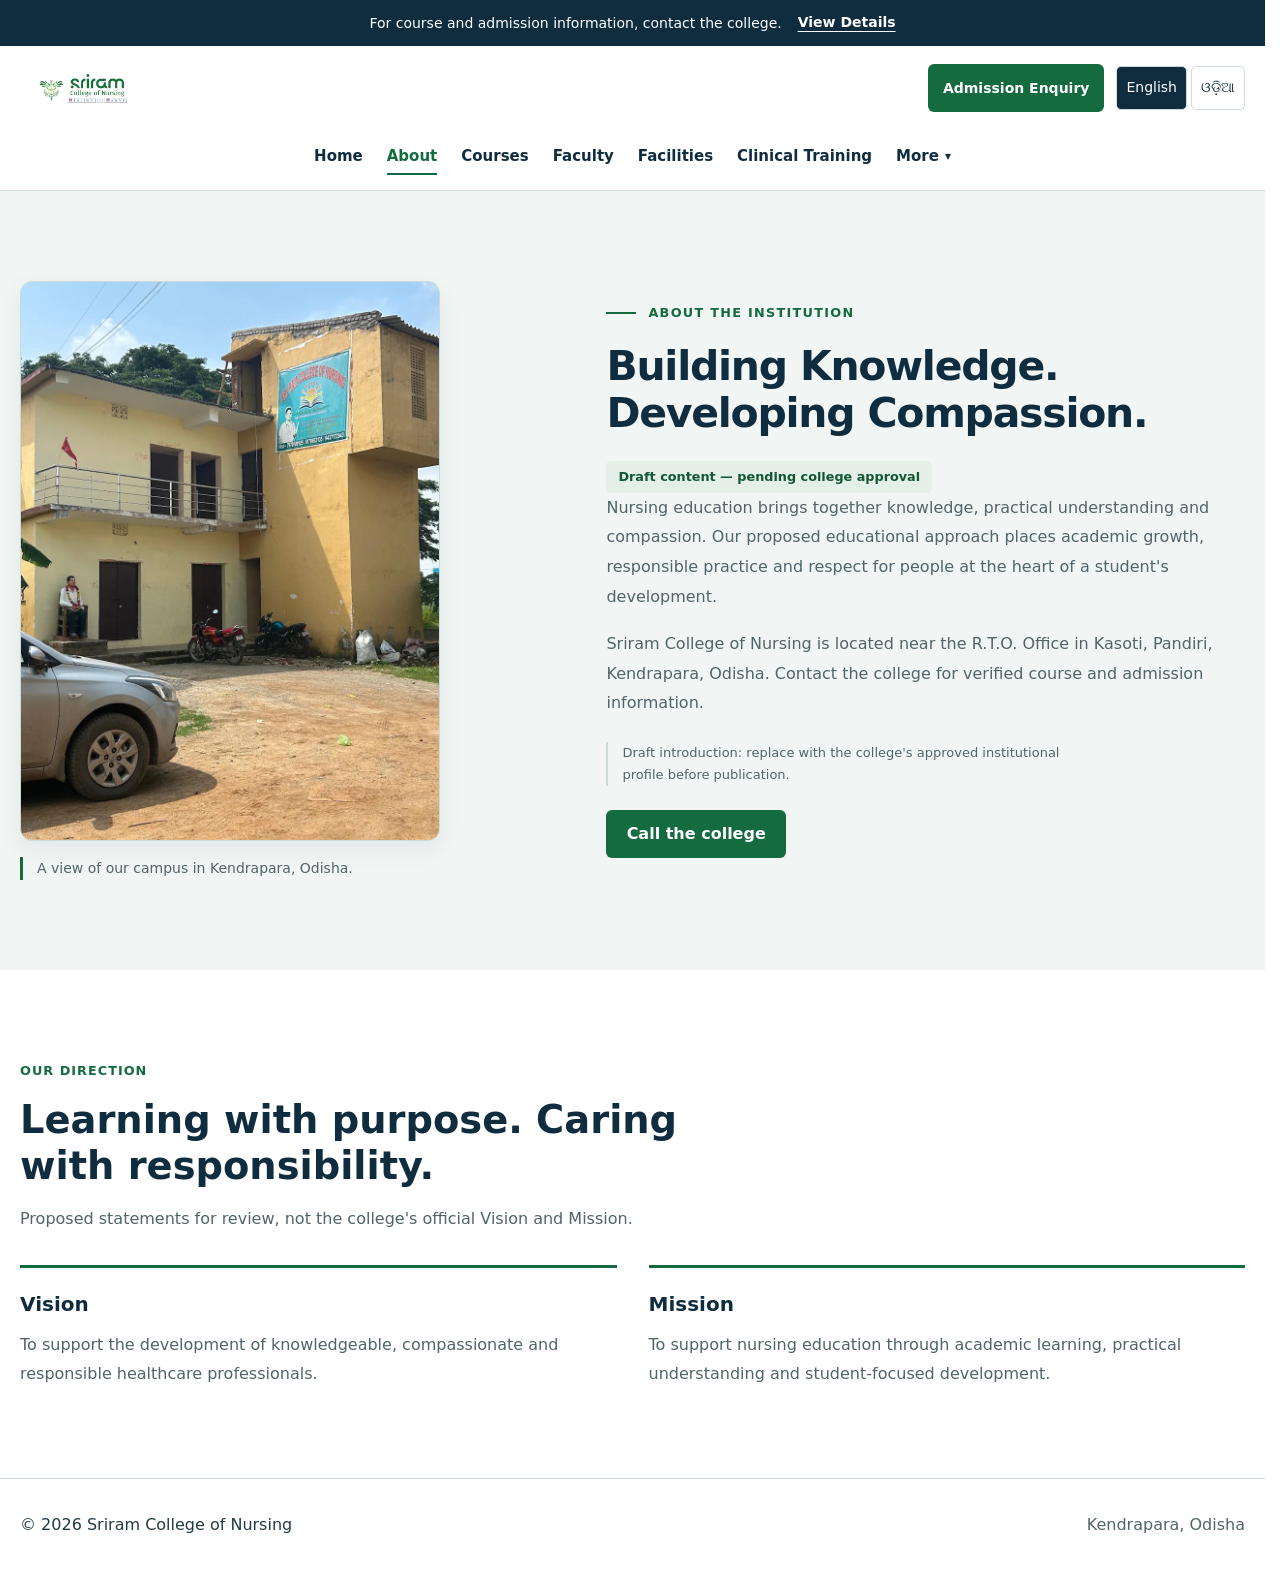
==== frontend/about.html @ dc79f6b2 "Initial commit with Vercel configuration" ====
<!doctype html>
<html lang="en">
<head>
  <meta charset="utf-8">
  <meta name="viewport" content="width=device-width, initial-scale=1">

  <title>About | Sriram College of Nursing</title>
  <meta
    name="description"
    content="About Sriram College of Nursing in Kasoti, Pandiri, Kendrapara, Odisha. Institutional profile and proposed educational statements await college approval."
  >
  <meta name="robots" content="noindex,nofollow">
  <meta name="theme-color" content="#102d40">

  <!-- CHANGE BEFORE PUBLISHING:
       Replace the domain and approve institutional information.
       Remove noindex after verifying public content. -->
  <link rel="canonical" href="https://example.invalid/about.html">

  <meta property="og:title" content="About | Sriram College of Nursing">
  <meta
    property="og:description"
    content="Institutional profile preview for Sriram College of Nursing, Kendrapara, Odisha."
  >
  <meta property="og:type" content="website">
  <meta property="og:url" content="https://example.invalid/about.html">

  <link rel="icon" href="assets/icons/favicon.svg" type="image/svg+xml">

  <link rel="stylesheet" href="css/style.css">
  <link rel="stylesheet" href="css/responsive.css">
  <link rel="stylesheet" href="css/animations.css">

  <script defer src="js/api.js"></script>
  <script defer src="js/main.js"></script>
  <script defer src="js/home.js"></script>
</head>

<body>
  <a class="skip-link" href="#main" data-i18n="skip">
    Skip to content
  </a>

  <!-- main.js replaces this fallback with shared navigation. -->
  <header class="site-header" id="site-header">
    <div class="announcement-bar">
      <div class="container">
        <!-- CHANGE BEFORE PUBLISHING: approve announcement text. -->
        <p class="announcement-text">
          For course and admission information, contact the college.
        </p>
      </div>
    </div>

    <nav class="main-navbar" aria-label="Primary navigation">
      <div class="container navbar-inner">
        <a
          class="navbar-brand"
          href="index.html"
          aria-label="Sriram College of Nursing home"
        >
          <img
            class="navbar-logo"
            src="assets/images/logo/college-logo.jpeg"
            alt="Sriram College of Nursing — Healing Hands"
            width="864"
            height="417"
          >
        </a>

        <div class="header-fallback-links">
          <a href="index.html">Home</a>
          <a href="contact.html">Contact</a>
        </div>

        <div
          class="language-switch"
          role="group"
          aria-label="Choose language / ଭାଷା ବାଛନ୍ତୁ"
        >
          <button
            type="button"
            data-language="en"
            aria-pressed="true"
            lang="en"
          >
            English
          </button>

          <button
            type="button"
            data-language="or"
            aria-pressed="false"
            lang="or"
          >
            ଓଡ଼ିଆ
          </button>
        </div>
      </div>
    </nav>
  </header>

  <main id="main" tabindex="-1">

    <!-- ABOUT THE INSTITUTION
         CHANGE BEFORE PUBLISHING:
         Replace the draft introduction with an approved college profile.
         Bilingual copy is maintained in js/home.js. -->
    <section
      class="institution-about section"
      id="about"
      aria-labelledby="institution-about-title"
    >
      <div class="container institution-about-grid">
        <figure class="institution-about-visual">
          <div class="institution-about-image-frame">
            <img
              class="institution-about-image"
              src="assets/images/hero/campus-building.jpeg"
              alt="Exterior of the Sriram College of Nursing campus building"
              width="864"
              height="1152"
              loading="eager"
              decoding="async"
              fetchpriority="high"
              data-institution-image
            >

            <div class="institution-image-fallback" hidden>
              <p data-institution-text="imageUnavailable">
                Campus photograph temporarily unavailable.
              </p>
            </div>
          </div>

          <figcaption data-institution-text="imageCaption">
            A view of our campus in Kendrapara, Odisha.
          </figcaption>
        </figure>

        <div class="institution-about-content">
          <p class="hero-eyebrow" data-institution-text="aboutEyebrow">
            About the Institution
          </p>

          <h1
            class="institution-about-title"
            id="institution-about-title"
            data-institution-text="aboutTitle"
          >
            Building Knowledge. Developing Compassion.
          </h1>

          <span class="badge" data-institution-text="draftLabel">
            Draft content — pending college approval
          </span>

          <p
            class="institution-about-description"
            data-institution-text="aboutDescription"
          >
            Nursing education brings together knowledge, practical
            understanding and compassion. Our proposed educational
            approach places academic growth, responsible practice and
            respect for people at the heart of a student's development.
          </p>

          <p
            class="institution-about-description"
            data-institution-text="aboutLocation"
          >
            Sriram College of Nursing is located near the R.T.O. Office
            in Kasoti, Pandiri, Kendrapara, Odisha. Contact the college
            for verified course and admission information.
          </p>

          <p
            class="institution-draft-note"
            data-institution-text="draftNote"
          >
            Draft introduction: replace with the college's approved
            institutional profile before publication.
          </p>

          <!-- Reuses existing bilingual CTA text from main.js. -->
          <a
            class="btn btn-primary institution-about-link"
            href="tel:07978109125"
            data-i18n="contact"
          >
            Call the college
          </a>
        </div>
      </div>
    </section>

    <!-- VISION AND MISSION
         CHANGE BEFORE PUBLISHING:
         These are proposed statements, pending college approval. -->
    <section
      class="institution-purpose section"
      aria-labelledby="institution-purpose-title"
    >
      <div class="container">
        <div class="section-header" data-reveal>
          <p class="section-label" data-institution-text="purposeEyebrow">
            Our Direction
          </p>

          <h2
            id="institution-purpose-title"
            data-institution-text="purposeTitle"
          >
            Learning with purpose. Caring with responsibility.
          </h2>

          <p
            class="section-description"
            data-institution-text="purposeNote"
          >
            Proposed statements for review, not the college's official
            Vision and Mission.
          </p>
        </div>

        <div class="institution-purpose-grid">
          <article class="institution-purpose-block" data-reveal>
            <h3 data-institution-text="visionTitle">Vision</h3>
            <p data-institution-text="visionDescription">
              To support the development of knowledgeable,
              compassionate and responsible healthcare professionals.
            </p>
          </article>

          <article class="institution-purpose-block" data-reveal>
            <h3 data-institution-text="missionTitle">Mission</h3>
            <p data-institution-text="missionDescription">
              To support nursing education through academic learning,
              practical understanding and student-focused development.
            </p>
          </article>
        </div>
      </div>
    </section>

    <noscript>
      <div class="container section">
        <p>
          JavaScript is disabled. English content and phone links remain
          available; language switching requires JavaScript.
        </p>
        <p lang="or">
          ଜାଭାସ୍କ୍ରିପ୍ଟ ବନ୍ଦ ଅଛି। ଇଂରାଜୀ ତଥ୍ୟ ଏବଂ ଫୋନ୍ ଲିଙ୍କ
          ଉପଲବ୍ଧ ରହିବ; ଭାଷା ବଦଳାଇବା ପାଇଁ ଜାଭାସ୍କ୍ରିପ୍ଟ ଆବଶ୍ୟକ।
        </p>
      </div>
    </noscript>
  </main>

  <footer class="site-footer">
    <div class="container footer-inner">
      <span>
        © <span data-year>2026</span>
        <span data-i18n="footer">Sriram College of Nursing</span>
      </span>
      <span class="muted">Kendrapara, Odisha</span>
    </div>
  </footer>
</body>
</html>
---- frontend/css/style.css ----
/* ==================================================
   DESIGN TOKENS
   CHANGE BEFORE PUBLISHING: proposed brand colours.
   ================================================== */

:root {
  --primary: #102d40;
  --primary-dark: #0a1e2b;
  --secondary: #146b40;
  --accent: #146b40;

  --background: #ffffff;
  --surface: #f1f6f4;
  --surface-dark: #102d40;

  --text: #233b43;
  --text-muted: #50646a;
  --border: #cddbd6;

  --radius: 10px;
  --shadow: 0 8px 24px rgb(16 45 64 / 7%);
  --container: 1240px;

  --font:
    Inter, "Noto Sans Oriya", "Nirmala UI", system-ui, sans-serif;

  --header-layer: 100;
  --drawer-layer: 200;
  --header-transition: 220ms;
}

/* ==================================================
   BASE
   ================================================== */

*,
*::before,
*::after {
  box-sizing: border-box;
}

html {
  scroll-behavior: smooth;
  scroll-padding-top: 180px;
  scrollbar-gutter: stable;
}

body {
  margin: 0;
  background: var(--background);
  color: var(--text);
  font-family: var(--font);
  font-size: 1rem;
  line-height: 1.7;
}

img {
  display: block;
  max-width: 100%;
  height: auto;
}

button,
input,
select,
textarea {
  font: inherit;
}

button {
  cursor: pointer;
}

a {
  color: var(--secondary);
  text-underline-offset: 4px;
}

h1,
h2,
h3,
p {
  margin: 0 0 1rem;
}

h1,
h2,
h3 {
  color: var(--primary);
  line-height: 1.2;
}

h1 {
  max-width: 18ch;
  font-size: clamp(2.1rem, 5vw, 4rem);
  letter-spacing: -0.035em;
}

h2 {
  font-size: clamp(1.6rem, 3vw, 2.5rem);
}

h3 {
  font-size: 1.25rem;
}

:focus-visible {
  outline: 3px solid #a15b12;
  outline-offset: 4px;
}

[hidden] {
  display: none !important;
}

.skip-link {
  position: absolute;
  top: -100px;
  left: 1rem;
  z-index: 300;
  padding: 1rem;
  background: var(--background);
}

.skip-link:focus {
  top: 1rem;
}

/* ==================================================
   SHARED LAYOUT AND COMPONENTS
   ================================================== */

.container {
  width: min(calc(100% - 2.5rem), var(--container));
  margin-inline: auto;
}

.section {
  padding-block: clamp(3rem, 7vw, 6rem);
}

.section-header {
  max-width: 65ch;
  margin-bottom: 2rem;
}

.section-label {
  color: var(--secondary);
  font-size: 0.8rem;
  font-weight: 700;
  letter-spacing: 0.08em;
  text-transform: uppercase;
}

.section-description,
.muted {
  color: var(--text-muted);
}

.surface {
  background: var(--surface);
}

.grid {
  display: grid;
  grid-template-columns:
    repeat(auto-fit, minmax(min(100%, 260px), 1fr));
  gap: 1.5rem;
}

.card {
  padding: 1.75rem;
  border: 1px solid var(--border);
  border-radius: var(--radius);
  background: var(--background);
  box-shadow: var(--shadow);
  transition: box-shadow 220ms ease;
}

.card:hover {
  box-shadow: 0 10px 28px rgb(16 45 64 / 10%);
}

.badge {
  display: inline-block;
  padding: 0.3rem 0.75rem;
  border-radius: 5px;
  background: #e4efe8;
  color: #125734;
  font-size: 0.8rem;
  font-weight: 600;
}

.btn {
  display: inline-flex;
  align-items: center;
  justify-content: center;
  min-height: 48px;
  padding: 0.65rem 1.2rem;
  border: 1px solid transparent;
  border-radius: 6px;
  font-weight: 650;
  line-height: 1.5;
  text-decoration: none;
  transition: filter 220ms ease;
}

.btn-primary {
  background: var(--secondary);
  color: #ffffff;
}

.btn-secondary {
  border-color: var(--border);
  background: var(--background);
  color: var(--primary);
}

.btn:hover {
  filter: brightness(0.95);
}

.actions {
  display: flex;
  flex-wrap: wrap;
  gap: 0.75rem;
  margin-top: 1.5rem;
}

input,
textarea,
select {
  width: 100%;
  padding: 0.75rem;
  border: 1px solid var(--border);
  border-radius: 6px;
  background: var(--background);
  color: var(--text);
}

.status {
  padding: 1rem;
  border-left: 4px solid var(--secondary);
  background: var(--surface);
}

.error {
  color: #9b2929;
}

.empty {
  color: var(--text-muted);
}

.loading::before {
  display: inline-block;
  width: 0.8rem;
  height: 0.8rem;
  margin-right: 0.5rem;
  border-radius: 50%;
  background: var(--secondary);
  content: "";
}

/* Existing foundation preview */

.hero-grid {
  display: grid;
  grid-template-columns: 1.15fr 1fr;
  align-items: center;
  gap: 3rem;
}

.hero-grid > * {
  min-width: 0;
}

.hero-copy > p {
  max-width: 58ch;
}

.image-wrapper {
  overflow: hidden;
  border-radius: var(--radius);
  background: var(--surface);
}

.campus-image {
  width: 100%;
  height: 380px;
  object-fit: cover;
  object-position: center 70%;
}

.site-footer {
  padding-block: 2rem;
  border-top: 1px solid var(--border);
}

.footer-inner {
  display: flex;
  justify-content: space-between;
  flex-wrap: wrap;
  gap: 1rem;
}

/* Language controls */

.language-switch {
  display: flex;
  flex-wrap: wrap;
  gap: 4px;
}

.language-switch button {
  min-height: 44px;
  padding: 6px 9px;
  border: 1px solid var(--border);
  border-radius: 5px;
  background: var(--background);
  color: var(--primary);
  font-size: 0.875rem;
}

.language-switch button[aria-pressed="true"] {
  background: var(--primary);
  color: #ffffff;
}

/* ==================================================
   GLOBAL HEADER
   ================================================== */

.site-header {
  position: sticky;
  top: 0;
  z-index: var(--header-layer);
  border-bottom: 1px solid var(--border);
  background: var(--background);
  transition: box-shadow var(--header-transition) ease;
}

.site-header.is-scrolled {
  box-shadow: 0 5px 20px rgb(16 45 64 / 9%);
}

.announcement-bar {
  background: var(--primary);
  color: #ffffff;
}

.announcement-inner,
.announcement-bar > .container {
  display: flex;
  align-items: center;
  justify-content: center;
  flex-wrap: wrap;
  gap: 4px 16px;
  padding-block: 9px;
  text-align: center;
}

.announcement-text {
  margin: 0;
  font-size: 0.875rem;
  line-height: 1.5;
  overflow-wrap: anywhere;
}

.announcement-link {
  display: inline-flex;
  align-items: center;
  gap: 6px;
  min-height: 28px;
  color: #ffffff;
  font-size: 0.875rem;
  font-weight: 650;
  text-decoration: underline;
  text-underline-offset: 4px;
}

.announcement-link:hover {
  text-decoration-thickness: 2px;
}

.announcement-bar :focus-visible {
  outline-color: #ffffff;
}

.main-navbar {
  background: var(--background);
}

.navbar-inner {
  display: flex;
  align-items: center;
  justify-content: space-between;
  flex-wrap: wrap;
  gap: 16px;
  min-height: 88px;
  padding-block: 12px;
}

.navbar-brand {
  display: inline-flex;
  align-items: center;
  flex-shrink: 0;
  text-decoration: none;
}

.navbar-logo {
  width: auto;
  height: 60px;
  max-width: 160px;
  object-fit: contain;
}

.header-fallback-links {
  display: flex;
  align-items: center;
  flex-wrap: wrap;
  gap: 16px;
}

.header-fallback-links a {
  color: var(--primary);
  font-weight: 600;
}

/* Desktop navigation */

.desktop-navigation {
  display: none;
}

.nav-list,
.more-menu,
.mobile-nav-list {
  margin: 0;
  padding: 0;
  list-style: none;
}

.nav-list {
  display: flex;
  align-items: center;
  gap: 16px;
}

.nav-link,
.more-toggle {
  position: relative;
  display: inline-flex;
  align-items: center;
  justify-content: center;
  gap: 6px;
  min-height: 44px;
  padding: 6px 0;
  border: 0;
  background: transparent;
  color: var(--primary);
  font-size: 0.9375rem;
  font-weight: 600;
  line-height: 1.4;
  text-decoration: none;
  white-space: nowrap;
  transition: color var(--header-transition) ease;
}

.nav-link::after,
.more-toggle::after {
  position: absolute;
  right: 0;
  bottom: 3px;
  left: 0;
  height: 2px;
  background: var(--secondary);
  content: "";
  transform: scaleX(0);
  transform-origin: left;
  transition: transform var(--header-transition) ease;
}

.nav-link:hover,
.nav-link[aria-current="page"],
.more-toggle:hover,
.more-toggle.has-active-page {
  color: var(--secondary);
}

.nav-link:hover::after,
.nav-link[aria-current="page"]::after,
.more-toggle:hover::after,
.more-toggle.has-active-page::after {
  transform: scaleX(1);
}

/* More dropdown */

.nav-more {
  position: relative;
}

.more-toggle {
  cursor: pointer;
  list-style: none;
}

.more-toggle::-webkit-details-marker {
  display: none;
}

.more-chevron {
  display: inline-block;
  font-size: 0.75rem;
  transition: transform var(--header-transition) ease;
}

.nav-more[open] .more-chevron {
  transform: rotate(180deg);
}

.more-menu {
  position: absolute;
  top: calc(100% + 10px);
  right: 0;
  z-index: 1;
  width: 210px;
  max-height: min(420px, 60vh);
  padding: 8px;
  overflow-y: auto;
  border: 1px solid var(--border);
  border-radius: var(--radius);
  background: var(--background);
  box-shadow: var(--shadow);
}

.more-menu .nav-link {
  justify-content: flex-start;
  width: 100%;
  padding: 10px 12px;
  white-space: normal;
}

.more-menu .nav-link::after {
  right: 12px;
  left: 12px;
}

.more-menu .nav-link:hover {
  background: var(--surface);
}

/* Actions */

.navbar-actions {
  display: flex;
  align-items: center;
  justify-content: flex-end;
  flex-wrap: wrap;
  gap: 10px;
}

.header-admission {
  display: none;
  white-space: nowrap;
}

.site-header .language-switch {
  flex-shrink: 0;
}

.menu-toggle,
.drawer-close {
  display: inline-flex;
  align-items: center;
  justify-content: center;
  flex-shrink: 0;
  width: 46px;
  height: 46px;
  padding: 0;
  border: 1px solid var(--border);
  border-radius: 6px;
  background: var(--background);
  color: var(--primary);
  cursor: pointer;
}

.menu-toggle:hover,
.drawer-close:hover {
  background: var(--surface);
}

.hamburger {
  display: flex;
  flex-direction: column;
  gap: 5px;
  width: 22px;
}

.hamburger span {
  display: block;
  width: 100%;
  height: 2px;
  border-radius: 1px;
  background: currentColor;
}

.close-icon {
  font-size: 1.75rem;
  line-height: 1;
}

/* ==================================================
   MOBILE DRAWER
   ================================================== */

.mobile-navigation {
  position: fixed;
  inset: 0 0 0 auto;
  z-index: var(--drawer-layer);
  width: min(390px, 100%);
  max-width: 100%;
  height: 100%;
  height: 100dvh;
  max-height: 100dvh;
  margin: 0;
  padding: 0;
  overflow-x: hidden;
  overflow-y: auto;
  overscroll-behavior: contain;
  border: 0;
  border-left: 1px solid var(--border);
  background: var(--background);
  color: var(--text);
}

.mobile-navigation:not([open]) {
  display: none;
}

.mobile-navigation[open] {
  display: flex;
  flex-direction: column;
  animation: drawer-enter var(--header-transition) ease both;
}

.mobile-navigation::backdrop {
  background: rgb(10 30 43 / 42%);
  animation: backdrop-enter var(--header-transition) ease both;
}

.mobile-navigation.is-closing {
  animation: drawer-exit var(--header-transition) ease both;
}

.mobile-navigation.is-closing::backdrop {
  animation: backdrop-exit var(--header-transition) ease both;
}

.drawer-header {
  display: flex;
  align-items: center;
  justify-content: space-between;
  flex-shrink: 0;
  gap: 16px;
  padding: 18px 20px;
  border-bottom: 1px solid var(--border);
}

.drawer-logo {
  width: auto;
  height: 48px;
  max-width: 150px;
  object-fit: contain;
}

.drawer-content {
  padding: 16px 20px 24px;
  padding-bottom: max(24px, env(safe-area-inset-bottom));
}

.drawer-title {
  margin-bottom: 12px;
  color: var(--text-muted);
  font-size: 0.875rem;
  font-weight: 600;
}

.mobile-nav-link {
  display: flex;
  align-items: center;
  min-height: 48px;
  padding: 11px 8px;
  border-bottom: 1px solid var(--border);
  color: var(--primary);
  font-weight: 600;
  text-decoration: none;
  overflow-wrap: anywhere;
}

.mobile-nav-link:hover {
  background: var(--surface);
  color: var(--secondary);
}

.mobile-nav-link[aria-current="page"] {
  padding-left: 14px;
  color: var(--secondary);
  box-shadow: inset 3px 0 0 var(--secondary);
}

.drawer-admission {
  width: 100%;
  margin-top: 24px;
  white-space: normal;
  text-align: center;
}

body.nav-scroll-locked {
  overflow: hidden;
}

/* ==================================================
   ANIMATIONS
   ================================================== */

.js-reveal {
  opacity: 0;
  transform: translateY(12px);
  transition: opacity 500ms ease, transform 500ms ease;
}

.js-reveal.is-visible {
  opacity: 1;
  transform: none;
}

@keyframes drawer-enter {
  from {
    opacity: 0;
    transform: translateX(100%);
  }
  to {
    opacity: 1;
    transform: translateX(0);
  }
}

@keyframes drawer-exit {
  from {
    opacity: 1;
    transform: translateX(0);
  }
  to {
    opacity: 0;
    transform: translateX(100%);
  }
}

@keyframes backdrop-enter {
  from { opacity: 0; }
  to { opacity: 1; }
}

@keyframes backdrop-exit {
  from { opacity: 1; }
  to { opacity: 0; }
}

/* ==================================================
   RESPONSIVE LAYOUT
   ================================================== */

@media (min-width: 768px) {
  .header-admission {
    display: inline-flex;
  }
}

@media (min-width: 1200px) {
  .desktop-navigation {
    display: block;
    order: 3;
    flex-basis: 100%;
  }

  .nav-list {
    justify-content: center;
    flex-wrap: wrap;
    gap: 8px 24px;
  }

  .navbar-actions {
    gap: 12px;
  }

  .menu-toggle {
    display: none;
  }

  .header-admission {
    padding-inline: 14px;
    font-size: 0.875rem;
  }
}

/* Single-row English navigation on wider desktops. */
@media (min-width: 1400px) {
  html[lang="en"] .desktop-navigation {
    order: initial;
    flex-basis: auto;
  }

  html[lang="en"] .nav-list {
    flex-wrap: nowrap;
    gap: 16px;
  }
}

/* Odia navigation retains a separate row for longer labels. */
@media (min-width: 1200px) {
  html[lang="or"] .header-admission {
    max-width: 250px;
    white-space: normal;
    text-align: center;
  }
}

@media (max-width: 900px) {
  .hero-grid {
    grid-template-columns: 1fr;
    gap: 2rem;
  }

  .campus-image {
    height: 320px;
  }
}

@media (max-width: 767px) {
  .navbar-inner {
    gap: 10px;
    min-height: 76px;
  }

  .navbar-logo {
    height: 46px;
    max-width: 125px;
  }

  .navbar-actions {
    gap: 8px;
  }

  .header-fallback-links {
    gap: 12px;
  }

  .announcement-text,
  .announcement-link {
    font-size: 0.8125rem;
  }
}

@media (max-width: 480px) {
  .container {
    width: calc(100% - 2rem);
  }

  .campus-image {
    height: 260px;
  }

  .actions .btn {
    width: 100%;
  }

  .card {
    padding: 1.25rem;
  }
}

@media (max-width: 389px) {
  .navbar-logo {
    height: 42px;
    max-width: 110px;
  }

  .site-header .language-switch button {
    padding-inline: 7px;
    font-size: 0.8125rem;
  }

  .navbar-actions {
    gap: 6px;
  }
}

/* ==================================================
   REDUCED MOTION
   ================================================== */

@media (prefers-reduced-motion: reduce) {
  html {
    scroll-behavior: auto;
  }

  *,
  *::before,
  *::after {
    animation: none !important;
    transition: none !important;
  }

  .js-reveal {
    opacity: 1;
    transform: none;
  }
}
/* ==================================================
   HOMEPAGE HERO
   ================================================== */

.college-hero {
  padding-block: clamp(48px, 6vw, 80px);
  background:
    linear-gradient(135deg, #ffffff 55%, #f1f6f4 100%);
  border-bottom: 1px solid var(--border);
}

.college-hero-grid {
  display: grid;
  grid-template-columns: minmax(0, 1.15fr) minmax(0, 0.9fr);
  align-items: center;
  gap: clamp(32px, 5vw, 72px);
  min-height: 560px;
}

.college-hero-grid > * {
  min-width: 0;
}

.college-hero-content {
  padding-block: 12px;
}

.hero-eyebrow {
  display: flex;
  align-items: center;
  gap: 12px;
  margin-bottom: 24px;
  color: var(--secondary);
  font-size: clamp(0.75rem, 1vw, 0.875rem);
  font-weight: 700;
  line-height: 1.6;
  letter-spacing: 0.1em;
  text-transform: uppercase;
}

.hero-eyebrow::before {
  flex-shrink: 0;
  width: 30px;
  height: 2px;
  background: var(--secondary);
  content: "";
}

.hero-title {
  max-width: 19ch;
  margin-bottom: 24px;
  color: var(--primary);
  font-size: clamp(2.5rem, 4.4vw, 4.25rem);
  font-weight: 750;
  line-height: 1.08;
  letter-spacing: -0.04em;
  text-wrap: balance;
}

.hero-description {
  max-width: 56ch;
  margin-bottom: 0;
  color: var(--text-muted);
  font-size: clamp(1rem, 1.2vw, 1.125rem);
  line-height: 1.8;
}

.hero-actions {
  display: flex;
  flex-wrap: wrap;
  gap: 12px;
  margin-top: 32px;
}

.hero-button {
  gap: 12px;
  min-height: 52px;
  padding: 14px 22px;
  text-align: center;
  transition:
    transform 220ms ease,
    box-shadow 220ms ease,
    filter 220ms ease;
}

.hero-button-arrow {
  display: inline-block;
  transition: transform 220ms ease;
}

@media (hover: hover) {
  .hero-button:hover {
    transform: translateY(-2px);
    box-shadow: 0 6px 16px rgb(16 45 64 / 10%);
  }

  .hero-button:hover .hero-button-arrow {
    transform: translateX(4px);
  }
}

/* Educational values */

.hero-values {
  display: flex;
  flex-wrap: wrap;
  gap: 12px 20px;
  margin: 28px 0 0;
  padding: 0;
  list-style: none;
}

.hero-values li {
  display: flex;
  align-items: baseline;
  gap: 8px;
  color: var(--text-muted);
  font-size: 0.875rem;
  line-height: 1.6;
}

.hero-value-mark {
  flex-shrink: 0;
  color: var(--secondary);
  font-weight: 700;
}

.hero-location {
  display: flex;
  flex-direction: column;
  gap: 4px;
  margin: 28px 0 0;
  padding-top: 20px;
  border-top: 1px solid var(--border);
  color: var(--text-muted);
  font-size: 0.875rem;
}

.hero-location-label {
  color: var(--primary);
  font-weight: 650;
}

/* Campus photograph */

.hero-visual {
  position: relative;
  width: 100%;
  max-width: 450px;
  margin: 0;
  justify-self: end;
}

.hero-image-frame {
  position: relative;
  overflow: hidden;
  width: 100%;
  aspect-ratio: 3 / 4;
  border: 1px solid var(--border);
  border-radius: 12px;
  background: var(--surface);
  box-shadow: var(--shadow);
}

.hero-campus-image {
  display: block;
  width: 100%;
  height: 100%;
  object-fit: cover;
  object-position: center;
}

/* Shown by home.js if the photograph cannot load. */

.hero-image-fallback {
  display: flex;
  flex-direction: column;
  align-items: center;
  justify-content: center;
  gap: 16px;
  width: 100%;
  height: 100%;
  padding: 32px;
  background: var(--surface);
  color: var(--text-muted);
  text-align: center;
}

.hero-fallback-name {
  max-width: 18ch;
  color: var(--primary);
  font-size: clamp(1.5rem, 3vw, 2rem);
  font-weight: 700;
  line-height: 1.3;
}

.hero-image-fallback p {
  max-width: 28ch;
  margin: 0;
}

.hero-image-caption {
  display: flex;
  flex-direction: column;
  gap: 4px;
  margin: 16px 0 0;
  padding-left: 16px;
  border-left: 3px solid var(--secondary);
}

.hero-caption-title {
  color: var(--primary);
  font-size: 0.9375rem;
  font-weight: 650;
}

.hero-caption-subtitle {
  color: var(--text-muted);
  font-size: 0.875rem;
}

/* Odia text needs more comfortable line spacing. */

html[lang="or"] .hero-title {
  max-width: 22ch;
  font-size: clamp(2.2rem, 3.8vw, 3.6rem);
  line-height: 1.35;
  letter-spacing: normal;
}

html[lang="or"] .hero-eyebrow {
  letter-spacing: normal;
}

html[lang="or"] .hero-description {
  line-height: 1.95;
}

/* Tablet */

@media (max-width: 1100px) {
  .college-hero-grid {
    gap: 32px;
  }

  .hero-title {
    font-size: clamp(2.5rem, 4.3vw, 3.5rem);
  }
}

/* Stacked layout */

@media (max-width: 800px) {
  .college-hero {
    padding-block: 48px;
  }

  .college-hero-grid {
    grid-template-columns: minmax(0, 1fr);
    gap: 36px;
    min-height: auto;
  }

  .college-hero-content {
    padding-block: 0;
  }

  .hero-title {
    max-width: 22ch;
    font-size: clamp(2.5rem, 6vw, 3.5rem);
  }

  .hero-description {
    max-width: 60ch;
  }

  .hero-visual {
    max-width: 440px;
    justify-self: center;
  }
}

/* Phones */

@media (max-width: 480px) {
  .college-hero {
    padding-block: 40px;
  }

  .college-hero-grid {
    gap: 32px;
  }

  .hero-eyebrow {
    gap: 8px;
    margin-bottom: 20px;
    font-size: 0.75rem;
    letter-spacing: 0.07em;
  }

  .hero-eyebrow::before {
    width: 20px;
  }

  .hero-title {
    max-width: 100%;
    margin-bottom: 20px;
    font-size: clamp(2.25rem, 9vw, 2.8rem);
    line-height: 1.12;
    letter-spacing: -0.035em;
  }

  .hero-actions {
    flex-direction: column;
    margin-top: 24px;
  }

  .hero-button {
    width: 100%;
  }

  .hero-values {
    flex-direction: column;
    gap: 10px;
    margin-top: 24px;
  }

  .hero-location {
    margin-top: 24px;
  }

  .hero-image-frame {
    border-radius: 10px;
  }

  html[lang="or"] .hero-title {
    font-size: clamp(2rem, 8vw, 2.5rem);
    line-height: 1.4;
  }
}

/* Subtle entrance animation; content remains visible without JS. */

@media (prefers-reduced-motion: no-preference) {
  .hero-eyebrow {
    animation: hero-enter 600ms ease backwards;
  }

  .hero-title {
    animation: hero-enter 600ms ease 80ms backwards;
  }

  .hero-description {
    animation: hero-enter 600ms ease 160ms backwards;
  }

  .hero-actions {
    animation: hero-enter 600ms ease 240ms backwards;
  }

  .hero-visual {
    animation: hero-enter 700ms ease 160ms backwards;
  }
}

@keyframes hero-enter {
  from {
    opacity: 0;
    transform: translateY(12px);
  }

  to {
    opacity: 1;
    transform: translateY(0);
  }
}

@media (prefers-reduced-motion: reduce) {
  .hero-button,
  .hero-button-arrow {
    transition: none;
  }

  .hero-button:hover,
  .hero-button:hover .hero-button-arrow {
    transform: none;
  }
}
/* Compact desktop hero; preserves mobile styling. */
@media (min-width: 1200px) {
  .college-hero {
    padding-block: 48px;
  }

  .college-hero-grid {
    min-height: 520px;
  }

  .hero-title {
    font-size: clamp(2.75rem, 3.7vw, 3.5rem);
    max-width: 22ch;
  }

  .hero-visual {
    max-width: 380px;
  }
}






/* ==================================================
   TRUST INFORMATION STRIP
   ================================================== */

.institution-trust {
  padding-block: 32px;
  border-bottom: 1px solid var(--border);
  background: var(--background);
}

.trust-strip-heading {
  display: flex;
  align-items: center;
  justify-content: space-between;
  flex-wrap: wrap;
  gap: 12px 24px;
  margin-bottom: 24px;
}

.trust-strip-heading h2 {
  margin: 0;
  font-size: clamp(1.125rem, 2vw, 1.4rem);
  line-height: 1.4;
}

.trust-strip-heading .badge {
  max-width: 100%;
  font-weight: 500;
}

.institution-trust-grid {
  display: grid;
  grid-template-columns: repeat(4, minmax(0, 1fr));
  gap: 0;
  margin: 0;
  padding: 0;
  list-style: none;
}

.institution-trust-item {
  display: flex;
  align-items: flex-start;
  gap: 14px;
  min-width: 0;
  padding: 12px 20px;
  border-left: 1px solid var(--border);
}

.institution-trust-item:first-child {
  padding-left: 0;
  border-left: 0;
}

.institution-trust-item:last-child {
  padding-right: 0;
}

.institution-trust-item > div {
  min-width: 0;
}

.institution-trust-icon {
  display: inline-flex;
  align-items: center;
  justify-content: center;
  flex-shrink: 0;
  width: 36px;
  height: 36px;
  color: var(--secondary);
}

.institution-trust-icon svg {
  display: block;
}

.institution-trust-item h3 {
  margin-bottom: 6px;
  font-size: 0.9375rem;
  font-weight: 650;
  line-height: 1.5;
}

.institution-trust-item p {
  margin: 0;
  color: var(--text-muted);
  font-size: 0.875rem;
  line-height: 1.7;
}

/* ==================================================
   ABOUT THE INSTITUTION
   ================================================== */

.institution-about {
  background: var(--surface);
}

.institution-about-grid {
  display: grid;
  grid-template-columns: minmax(0, 0.9fr) minmax(0, 1.1fr);
  align-items: center;
  gap: clamp(32px, 5vw, 72px);
}

.institution-about-grid > * {
  min-width: 0;
}

.institution-about-visual {
  width: 100%;
  max-width: 420px;
  margin: 0;
  justify-self: start;
}

.institution-about-image-frame {
  position: relative;
  overflow: hidden;
  width: 100%;
  aspect-ratio: 3 / 4;
  border: 1px solid var(--border);
  border-radius: 12px;
  background: #e3ece7;
  box-shadow: var(--shadow);
}

.institution-about-image {
  display: block;
  width: 100%;
  height: 100%;
  object-fit: cover;
  object-position: center;
  transition: transform 400ms ease;
}

.institution-about-visual figcaption {
  margin-top: 16px;
  padding-left: 14px;
  border-left: 3px solid var(--secondary);
  color: var(--text-muted);
  font-size: 0.875rem;
  line-height: 1.7;
}

.institution-image-fallback {
  display: flex;
  align-items: center;
  justify-content: center;
  width: 100%;
  height: 100%;
  padding: 28px;
  background: #e3ece7;
  color: var(--primary);
  text-align: center;
}

.institution-image-fallback p {
  max-width: 28ch;
  margin: 0;
}

.institution-about-content .hero-eyebrow {
  margin-bottom: 20px;
  animation: none;
}

.institution-about-title {
  max-width: 22ch;
  margin-bottom: 24px;
  font-size: clamp(2rem, 3.2vw, 3rem);
  line-height: 1.15;
  letter-spacing: -0.03em;
  text-wrap: balance;
}

.institution-about-description {
  max-width: 60ch;
  margin-bottom: 18px;
  color: var(--text-muted);
  font-size: clamp(1rem, 1.1vw, 1.0625rem);
  line-height: 1.85;
}

.institution-draft-note {
  max-width: 60ch;
  margin: 24px 0;
  padding-left: 14px;
  border-left: 2px solid var(--border);
  color: var(--text-muted);
  font-size: 0.8125rem;
  line-height: 1.7;
}

.institution-about-link {
  max-width: 100%;
}

/* ==================================================
   VISION AND MISSION
   ================================================== */

.institution-purpose {
  background: var(--background);
}

.institution-purpose .section-header {
  max-width: 70ch;
}

.institution-purpose-grid {
  display: grid;
  grid-template-columns: repeat(2, minmax(0, 1fr));
  gap: 32px;
}

.institution-purpose-block {
  min-width: 0;
  padding: 24px 0 0;
  border-top: 3px solid var(--secondary);
}

.institution-purpose-block h3 {
  margin-bottom: 14px;
  font-size: 1.25rem;
}

.institution-purpose-block p {
  max-width: 55ch;
  margin: 0;
  color: var(--text-muted);
  line-height: 1.85;
}

/* Small stagger using the existing scroll-reveal system. */

.institution-trust-item:nth-child(2) {
  transition-delay: 60ms;
}

.institution-trust-item:nth-child(3) {
  transition-delay: 120ms;
}

.institution-trust-item:nth-child(4) {
  transition-delay: 180ms;
}

@media (hover: hover) and (prefers-reduced-motion: no-preference) {
  .institution-about-visual:hover .institution-about-image {
    transform: scale(1.025);
  }
}

/* Odia typography */

html[lang="or"] .institution-about-title {
  line-height: 1.4;
  letter-spacing: normal;
}

html[lang="or"] .institution-about-description,
html[lang="or"] .institution-purpose-block p {
  line-height: 1.95;
}

/* Tablet: two-column trust strip. */

@media (max-width: 1100px) {
  .institution-trust-grid {
    grid-template-columns: repeat(2, minmax(0, 1fr));
  }

  .institution-trust-item {
    padding: 20px;
  }

  .institution-trust-item:nth-child(odd) {
    padding-left: 0;
    border-left: 0;
  }

  .institution-trust-item:nth-child(even) {
    padding-right: 0;
  }

  .institution-trust-item:nth-child(n + 3) {
    border-top: 1px solid var(--border);
  }

  .institution-about-grid {
    gap: 32px;
  }
}

/* Stack About below tablet widths. */

@media (max-width: 800px) {
  .institution-about-grid {
    grid-template-columns: minmax(0, 1fr);
    gap: 36px;
  }

  .institution-about-visual {
    max-width: 380px;
    justify-self: center;
  }

  .institution-about-title {
    max-width: 26ch;
  }

  .institution-about-description {
    max-width: 65ch;
  }
}

/* Phones */

@media (max-width: 600px) {
  .institution-trust {
    padding-block: 28px;
  }

  .trust-strip-heading {
    align-items: flex-start;
    flex-direction: column;
    margin-bottom: 16px;
  }

  .institution-trust-grid {
    grid-template-columns: minmax(0, 1fr);
  }

  .institution-trust-item,
  .institution-trust-item:first-child,
  .institution-trust-item:last-child,
  .institution-trust-item:nth-child(odd),
  .institution-trust-item:nth-child(even) {
    padding: 18px 0;
    border-left: 0;
  }

  .institution-trust-item + .institution-trust-item {
    border-top: 1px solid var(--border);
  }

  .institution-about-title {
    max-width: 100%;
    font-size: clamp(1.875rem, 7vw, 2.5rem);
  }

  .institution-about-link {
    width: 100%;
  }

  .institution-purpose-grid {
    grid-template-columns: minmax(0, 1fr);
    gap: 28px;
  }

  .institution-purpose-block {
    padding-top: 20px;
  }
}

/* Respect reduced-motion preferences. */

@media (prefers-reduced-motion: reduce) {
  .institution-about-image {
    transition: none;
    transform: none;
  }

  .institution-trust-item {
    transition-delay: 0ms;
  }
}

/* ==================================================
   COURSES / PROGRAMS
   ================================================== */

.courses-section {
  background: var(--surface);
  border-block: 1px solid var(--border);
}

.courses-section .section-header {
  max-width: 70ch;
}

.courses-demo-note {
  margin-bottom: 28px;
  padding: 12px 16px;
  border-left: 3px solid var(--secondary);
  background: var(--background);
  color: var(--text-muted);
  font-size: 0.875rem;
  line-height: 1.7;
}

.courses-grid {
  display: grid;
  grid-template-columns: minmax(0, 1fr);
  gap: 24px;
}

/* Course card */

.course-card {
  display: flex;
  flex-direction: column;
  min-width: 0;
  overflow: hidden;
  border: 1px solid var(--border);
  border-radius: var(--radius);
  background: var(--background);
  box-shadow: var(--shadow);
  transition:
    transform 220ms ease,
    box-shadow 220ms ease;
}

.course-image-frame {
  position: relative;
  width: 100%;
  overflow: hidden;
  aspect-ratio: 16 / 10;
  background: #e3ece7;
}

.course-image {
  display: block;
  width: 100%;
  height: 100%;
  object-fit: cover;
  object-position: center;
  transition: transform 400ms ease;
}

.course-image-fallback {
  display: flex;
  align-items: center;
  justify-content: center;
  width: 100%;
  height: 100%;
  padding: 24px;
  background: #e3ece7;
  color: var(--primary);
  text-align: center;
  font-size: 0.9375rem;
  line-height: 1.6;
}

.course-card-body {
  display: flex;
  flex-direction: column;
  flex: 1;
  padding: 24px;
}

.course-label-row {
  display: flex;
  align-items: center;
  flex-wrap: wrap;
  gap: 8px;
  margin-bottom: 16px;
}

.course-program-label {
  color: var(--secondary);
  font-size: 0.75rem;
  font-weight: 700;
  letter-spacing: 0.06em;
  text-transform: uppercase;
}

.course-demo-badge {
  padding: 3px 8px;
  border: 1px solid var(--border);
  border-radius: 4px;
  color: var(--text-muted);
  font-size: 0.75rem;
  line-height: 1.5;
}

.course-title {
  margin-bottom: 10px;
  color: var(--primary);
  font-size: clamp(1.4rem, 2vw, 1.75rem);
  line-height: 1.3;
  overflow-wrap: anywhere;
}

.course-full-name {
  margin-bottom: 14px;
  color: var(--text-muted);
  font-size: 0.875rem;
  line-height: 1.6;
}

.course-overview {
  margin-bottom: 20px;
  color: var(--text-muted);
  font-size: 0.9375rem;
  line-height: 1.8;
}

/* Metadata */

.course-metadata {
  display: grid;
  gap: 14px;
  margin: 0;
  padding-block: 18px;
  border-block: 1px solid var(--border);
}

.course-meta-row {
  min-width: 0;
}

.course-meta-row dt {
  margin-bottom: 4px;
  color: var(--primary);
  font-size: 0.8125rem;
  font-weight: 650;
}

.course-meta-row dd {
  margin: 0;
  color: var(--text-muted);
  font-size: 0.875rem;
  line-height: 1.7;
  overflow-wrap: anywhere;
}

.course-availability {
  margin: 16px 0 0;
  color: var(--text-muted);
  font-size: 0.8125rem;
  line-height: 1.7;
}

.course-card-actions {
  display: grid;
  gap: 10px;
  margin-top: auto;
  padding-top: 24px;
}

.course-card-actions .btn {
  width: 100%;
  min-height: 48px;
  padding-inline: 14px;
  white-space: normal;
  text-align: center;
}

/* Loading, error and empty states */

.courses-status:empty {
  display: none;
}

.courses-status > p {
  margin-bottom: 20px;
  color: var(--text-muted);
}

.courses-state {
  padding: clamp(24px, 4vw, 40px);
  border: 1px solid var(--border);
  border-radius: var(--radius);
  background: var(--background);
  text-align: center;
}

.courses-state h3 {
  margin-bottom: 12px;
  font-size: 1.25rem;
}

.courses-state p {
  max-width: 55ch;
  margin-inline: auto;
  color: var(--text-muted);
}

.courses-state .btn {
  margin-top: 8px;
}

.courses-noscript {
  padding: 24px;
  border: 1px solid var(--border);
  border-radius: var(--radius);
  background: var(--background);
}

/* Skeleton cards */

.course-skeleton {
  pointer-events: none;
}

.skeleton-block {
  border-radius: 4px;
  background: #e3ece7;
}

.course-skeleton .course-image-frame {
  border-radius: 0;
}

.skeleton-label {
  width: 42%;
  height: 14px;
  margin-bottom: 18px;
}

.skeleton-title {
  width: 70%;
  height: 28px;
  margin-bottom: 18px;
}

.skeleton-line {
  width: 100%;
  height: 14px;
  margin-bottom: 10px;
}

.skeleton-line-short {
  width: 75%;
}

.skeleton-metadata {
  height: 150px;
  margin-block: 20px;
}

.skeleton-button {
  height: 48px;
  margin-top: 10px;
}

@media (prefers-reduced-motion: no-preference) {
  .course-skeleton .skeleton-block {
    animation: course-skeleton-pulse 1.6s ease-in-out infinite;
  }

  .course-card-enter {
    animation: course-card-appear 450ms ease backwards;
  }
}

@keyframes course-skeleton-pulse {
  0%,
  100% {
    opacity: 1;
  }

  50% {
    opacity: 0.55;
  }
}

@keyframes course-card-appear {
  from {
    opacity: 0;
    transform: translateY(10px);
  }

  to {
    opacity: 1;
    transform: translateY(0);
  }
}

@media (hover: hover) and (prefers-reduced-motion: no-preference) {
  .course-card:not(.course-skeleton):hover {
    transform: translateY(-3px);
    box-shadow: 0 12px 28px rgb(16 45 64 / 10%);
  }

  .course-card:hover .course-image {
    transform: scale(1.025);
  }
}

/* Course details page — used in a later step of this milestone. */

.course-breadcrumb {
  display: flex;
  flex-wrap: wrap;
  gap: 8px;
  margin-bottom: 28px;
  color: var(--text-muted);
  font-size: 0.875rem;
}

.course-details-title {
  max-width: 24ch;
  font-size: clamp(2rem, 4vw, 3.5rem);
  line-height: 1.2;
  overflow-wrap: anywhere;
}

.course-details-grid {
  display: grid;
  grid-template-columns: minmax(0, 1fr);
  gap: 32px;
  margin-top: 32px;
}

.course-details-panel {
  padding: 24px;
  border: 1px solid var(--border);
  border-radius: var(--radius);
  background: var(--background);
}

.course-details-panel h2 {
  font-size: 1.5rem;
}

.course-details-panel p {
  color: var(--text-muted);
  line-height: 1.85;
}

/* Tablet */

@media (min-width: 700px) {
  .courses-grid {
    grid-template-columns: repeat(2, minmax(0, 1fr));
  }
}

/* Desktop */

@media (min-width: 1100px) {
  .courses-grid {
    grid-template-columns: repeat(3, minmax(0, 1fr));
  }

  .course-details-grid {
    grid-template-columns: minmax(0, 1.3fr) minmax(0, 0.7fr);
  }
}

/* Small phones */

@media (max-width: 389px) {
  .course-card-body {
    padding: 20px;
  }
}

/* Odia typography */

html[lang="or"] .course-program-label {
  letter-spacing: normal;
}

html[lang="or"] .course-title,
html[lang="or"] .course-details-title {
  line-height: 1.45;
}

html[lang="or"] .course-overview,
html[lang="or"] .course-meta-row dd {
  line-height: 1.9;
}

/* Reduced motion */

@media (prefers-reduced-motion: reduce) {
  .course-card,
  .course-image {
    transition: none;
  }

  .course-card:hover,
  .course-card:hover .course-image {
    transform: none;
  }

  .course-card-enter,
  .course-skeleton .skeleton-block {
    animation: none;
  }
}



/* ==================================================
   FACULTY / TEACHING EXCELLENCE
   Uses the existing college design system.
   ================================================== */

.faculty-section {
  background: var(--background);
  border-bottom: 1px solid var(--border);
}

.faculty-section .section-header {
  max-width: 780px;
}

.faculty-demo-note {
  margin: 0 0 1.5rem;
  padding: 1rem 1.25rem;
  border: 1px solid var(--border);
  border-left: 4px solid var(--secondary);
  border-radius: var(--radius);
  background: var(--surface);
  color: var(--text-muted);
  font-size: 0.9rem;
  line-height: 1.7;
}

.faculty-grid {
  display: grid;
  grid-template-columns: minmax(0, 1fr);
  gap: 1.5rem;
}

.faculty-grid > * {
  min-width: 0;
}

.faculty-card {
  display: flex;
  flex-direction: column;
  overflow: hidden;
  min-width: 0;
  border: 1px solid var(--border);
  border-radius: var(--radius);
  background: var(--background);
  box-shadow: var(--shadow);
  transition:
    transform 220ms ease,
    border-color 220ms ease,
    box-shadow 220ms ease;
}

.faculty-image-frame {
  position: relative;
  overflow: hidden;
  aspect-ratio: 4 / 5;
  background: var(--surface);
  border-bottom: 1px solid var(--border);
}

.faculty-image {
  display: block;
  width: 100%;
  height: 100%;
  object-fit: cover;
  object-position: center top;
  transition: transform 300ms ease;
}

.faculty-image[hidden],
.faculty-image-placeholder[hidden] {
  display: none;
}

/* Neutral presentation for profiles without approved photographs. */
.faculty-image-placeholder {
  display: flex;
  width: 100%;
  height: 100%;
  flex-direction: column;
  align-items: center;
  justify-content: center;
  gap: 1.25rem;
  padding: 1.5rem;
  text-align: center;
  color: var(--text-muted);
}

.faculty-placeholder-symbol {
  display: grid;
  width: 96px;
  height: 112px;
  place-items: center;
  border: 1px solid var(--border);
  border-radius: var(--radius);
  background: var(--background);
  color: var(--secondary);
}

.faculty-placeholder-symbol svg {
  width: 52px;
  height: 52px;
}

.faculty-placeholder-text {
  max-width: 22ch;
  margin: 0;
  font-size: 0.9rem;
  line-height: 1.6;
}

.faculty-card-body {
  display: flex;
  flex: 1;
  flex-direction: column;
  align-items: flex-start;
  padding: clamp(1.25rem, 2vw, 1.75rem);
}

.faculty-profile-indicator {
  display: inline-flex;
  align-items: center;
  max-width: 100%;
  margin-bottom: 1rem;
  padding: 0.35rem 0.65rem;
  border: 1px solid var(--border);
  border-radius: 4px;
  background: var(--surface);
  color: var(--primary);
  font-size: 0.75rem;
  font-weight: 600;
  line-height: 1.5;
  overflow-wrap: anywhere;
}

.faculty-designation {
  margin: 0 0 0.5rem;
  color: var(--secondary);
  font-size: 0.85rem;
  font-weight: 600;
  line-height: 1.6;
  overflow-wrap: anywhere;
}

.faculty-name {
  margin: 0 0 1.25rem;
  color: var(--primary);
  font-size: clamp(1.25rem, 2vw, 1.55rem);
  font-weight: 700;
  line-height: 1.35;
  overflow-wrap: anywhere;
}

.faculty-metadata {
  width: 100%;
  margin: 0;
}

.faculty-meta-row {
  padding: 0.9rem 0;
  border-top: 1px solid var(--border);
}

.faculty-meta-row dt {
  margin: 0 0 0.3rem;
  color: var(--primary);
  font-size: 0.8rem;
  font-weight: 600;
  line-height: 1.5;
}

.faculty-meta-row dd {
  margin: 0;
  color: var(--text-muted);
  font-size: 0.9rem;
  line-height: 1.7;
  overflow-wrap: anywhere;
}

.faculty-section-actions {
  display: flex;
  justify-content: center;
  margin-top: 2rem;
}

.faculty-section-actions .btn {
  min-height: 44px;
  gap: 0.75rem;
  text-align: center;
}

.faculty-status {
  margin-bottom: 1.25rem;
  color: var(--text-muted);
  font-size: 0.9rem;
  line-height: 1.7;
}

.faculty-status:empty {
  display: none;
}

.faculty-status > p {
  margin: 0;
}

.faculty-state,
.faculty-noscript {
  padding: clamp(1.5rem, 4vw, 2.5rem);
  border: 1px solid var(--border);
  border-radius: var(--radius);
  background: var(--surface);
}

.faculty-state h3 {
  margin: 0 0 0.75rem;
  color: var(--primary);
  font-size: 1.25rem;
  line-height: 1.4;
}

.faculty-state p,
.faculty-noscript p {
  margin: 0 0 1rem;
  color: var(--text-muted);
  line-height: 1.7;
}

.faculty-state .btn,
.faculty-noscript .btn {
  min-height: 44px;
  margin-top: 0.25rem;
}

.faculty-status:focus-visible {
  outline: 3px solid var(--secondary);
  outline-offset: 5px;
}

/* Loading cards use the same portrait frame and card padding. */
.faculty-skeleton {
  pointer-events: none;
}

.faculty-skeleton .faculty-image-frame {
  animation: faculty-skeleton-pulse 1.8s ease-in-out infinite;
}

.faculty-skeleton-block {
  display: block;
  max-width: 100%;
  border-radius: 4px;
  background: var(--surface);
  animation: faculty-skeleton-pulse 1.8s ease-in-out infinite;
}

.faculty-skeleton-indicator {
  width: 110px;
  height: 28px;
  margin-bottom: 1rem;
}

.faculty-skeleton-designation {
  width: 65%;
  height: 16px;
  margin-bottom: 0.75rem;
}

.faculty-skeleton-name {
  width: 85%;
  height: 28px;
  margin-bottom: 1.25rem;
}

.faculty-skeleton-meta {
  width: 100%;
  padding: 0.9rem 0;
  border-top: 1px solid var(--border);
}

.faculty-skeleton-meta-label {
  width: 40%;
  height: 13px;
  margin-bottom: 0.6rem;
}

.faculty-skeleton-meta-value {
  width: 90%;
  height: 18px;
}

.faculty-card-enter {
  animation: faculty-card-appear 300ms ease-out both;
}

@keyframes faculty-skeleton-pulse {
  0%,
  100% {
    opacity: 1;
  }

  50% {
    opacity: 0.55;
  }
}

@keyframes faculty-card-appear {
  from {
    opacity: 0;
    transform: translateY(8px);
  }

  to {
    opacity: 1;
    transform: translateY(0);
  }
}

@media (hover: hover) and (pointer: fine) {
  .faculty-card:hover {
    transform: translateY(-4px);
    border-color: var(--secondary);
    box-shadow: 0 14px 30px rgb(16 45 64 / 10%);
  }

  .faculty-card:hover .faculty-image {
    transform: scale(1.025);
  }
}

@media (min-width: 700px) {
  .faculty-grid {
    grid-template-columns: repeat(2, minmax(0, 1fr));
  }
}

@media (min-width: 1100px) {
  .faculty-grid {
    grid-template-columns: repeat(3, minmax(0, 1fr));
  }
}

@media (max-width: 480px) {
  .faculty-section-actions .btn {
    width: 100%;
  }
}

@media (prefers-reduced-motion: reduce) {
  .faculty-card,
  .faculty-image {
    transition: none;
  }

  .faculty-card-enter,
  .faculty-skeleton .faculty-image-frame,
  .faculty-skeleton-block {
    animation: none;
  }

  .faculty-card:hover,
  .faculty-card:hover .faculty-image {
    transform: none;
  }
}

/* ==================================================
   FACILITIES / LEARNING ENVIRONMENT
   Reuses the existing college design system.
   ================================================== */

.facilities-section {
  background: var(--surface);
  border-bottom: 1px solid var(--border);
}

.facilities-section .section-header {
  max-width: 780px;
}

.facilities-demo-note {
  margin: 0 0 1.5rem;
  padding: 1rem 1.25rem;
  border: 1px solid var(--border);
  border-left: 4px solid var(--secondary);
  border-radius: var(--radius);
  background: var(--background);
  color: var(--text-muted);
  font-size: 0.9rem;
  line-height: 1.7;
}

.facilities-demo-note[hidden] {
  display: none;
}

.facilities-grid {
  display: grid;
  grid-template-columns: minmax(0, 1fr);
  gap: 1.5rem;
}

.facilities-grid > * {
  min-width: 0;
}

.facility-card {
  display: flex;
  flex-direction: column;
  min-width: 0;
  overflow: hidden;
  border: 1px solid var(--border);
  border-radius: var(--radius);
  background: var(--background);
  box-shadow: var(--shadow);
  transition:
    transform 220ms ease,
    border-color 220ms ease,
    box-shadow 220ms ease;
}

.facility-image-frame {
  position: relative;
  min-width: 0;
  overflow: hidden;
  aspect-ratio: 16 / 10;
  background: var(--surface);
  border-bottom: 1px solid var(--border);
}

.facility-image {
  display: block;
  width: 100%;
  height: 100%;
  object-fit: cover;
  object-position: center;
  transition: transform 300ms ease;
}

.facility-image[hidden],
.facility-image-fallback[hidden] {
  display: none;
}

.facility-image-fallback {
  display: flex;
  align-items: center;
  justify-content: center;
  width: 100%;
  height: 100%;
  padding: 1.5rem;
  color: var(--text-muted);
  text-align: center;
  font-size: 0.9rem;
  line-height: 1.7;
}

.facility-image-fallback p {
  max-width: 28ch;
  margin: 0;
}

.facility-card-body {
  display: flex;
  flex: 1;
  flex-direction: column;
  align-items: flex-start;
  min-width: 0;
  padding: clamp(1.25rem, 2vw, 1.75rem);
}

.facility-category {
  margin: 0 0 0.65rem;
  color: var(--secondary);
  font-size: 0.75rem;
  font-weight: 700;
  line-height: 1.6;
  letter-spacing: 0.06em;
  text-transform: uppercase;
  overflow-wrap: anywhere;
}

.facility-name {
  margin: 0 0 0.9rem;
  color: var(--primary);
  font-size: clamp(1.25rem, 2vw, 1.55rem);
  line-height: 1.35;
  overflow-wrap: anywhere;
}

.facility-description {
  margin: 0 0 1.25rem;
  color: var(--text-muted);
  font-size: 0.95rem;
  line-height: 1.8;
  overflow-wrap: anywhere;
}

.facility-demo-label {
  display: inline-block;
  max-width: 100%;
  margin-bottom: 1rem;
  padding: 0.3rem 0.6rem;
  border: 1px solid var(--border);
  border-radius: 4px;
  background: var(--surface);
  color: var(--primary);
  font-size: 0.75rem;
  font-weight: 600;
  line-height: 1.5;
}

.facility-explore {
  display: inline-flex;
  align-items: center;
  gap: 0.65rem;
  min-height: 44px;
  margin-top: auto;
  color: var(--secondary);
  font-weight: 600;
  line-height: 1.5;
  text-decoration: underline;
  text-underline-offset: 4px;
  overflow-wrap: anywhere;
}

.facility-explore:focus-visible {
  outline: 3px solid var(--secondary);
  outline-offset: 5px;
  border-radius: 2px;
}

/* The first record receives a larger image and heading. */
.facility-card-featured .facility-name {
  font-size: clamp(1.55rem, 3vw, 2.2rem);
}

.facility-card-featured .facility-card-body {
  padding: clamp(1.5rem, 3vw, 2.5rem);
}

.facilities-section-actions {
  display: flex;
  justify-content: center;
  margin-top: 2rem;
}

.facilities-section-actions .btn {
  min-height: 44px;
  gap: 0.75rem;
  text-align: center;
}

.facilities-status {
  margin-bottom: 1.25rem;
  color: var(--text-muted);
  font-size: 0.9rem;
  line-height: 1.7;
}

.facilities-status:empty {
  display: none;
}

.facilities-status > p {
  margin: 0;
}

.facilities-status:focus-visible {
  outline: 3px solid var(--secondary);
  outline-offset: 5px;
}

.facilities-state,
.facilities-noscript {
  padding: clamp(1.5rem, 4vw, 2.5rem);
  border: 1px solid var(--border);
  border-radius: var(--radius);
  background: var(--background);
}

.facilities-state h3 {
  margin: 0 0 0.75rem;
  color: var(--primary);
  font-size: 1.25rem;
  line-height: 1.4;
}

.facilities-state p,
.facilities-noscript p {
  margin: 0 0 1rem;
  color: var(--text-muted);
  line-height: 1.7;
}

.facilities-state .btn,
.facilities-noscript .btn {
  min-height: 44px;
  margin-top: 0.25rem;
}

/* Loading composition matches the feature and supporting cards. */
.facility-skeleton {
  pointer-events: none;
}

.facility-skeleton .facility-image-frame,
.facility-skeleton-block {
  animation: facility-skeleton-pulse 1.8s ease-in-out infinite;
}

.facility-skeleton-block {
  display: block;
  max-width: 100%;
  border-radius: 4px;
  background: var(--surface);
}

.facility-skeleton-category {
  width: 45%;
  height: 14px;
  margin-bottom: 0.9rem;
}

.facility-skeleton-title {
  width: 85%;
  height: 28px;
  margin-bottom: 1rem;
}

.facility-skeleton-line {
  width: 100%;
  height: 15px;
  margin-bottom: 0.65rem;
}

.facility-skeleton-line-short {
  width: 70%;
  height: 15px;
  margin-bottom: 1.5rem;
}

.facility-skeleton-link {
  width: 110px;
  height: 22px;
  margin-top: auto;
}

.facility-card-enter {
  animation: facility-card-appear 300ms ease-out both;
}

/* Facilities-page anchors remain visible below the sticky header. */
.facility-card[id] {
  scroll-margin-top: 14rem;
}

.facility-card:target {
  outline: 3px solid var(--secondary);
  outline-offset: 4px;
}

@keyframes facility-skeleton-pulse {
  0%,
  100% {
    opacity: 1;
  }

  50% {
    opacity: 0.55;
  }
}

@keyframes facility-card-appear {
  from {
    opacity: 0;
    transform: translateY(8px);
  }

  to {
    opacity: 1;
    transform: translateY(0);
  }
}

@media (min-width: 700px) {
  .facilities-grid {
    grid-template-columns: repeat(2, minmax(0, 1fr));
  }

  .facility-card-featured {
    grid-column: 1 / -1;
  }

  .facility-card-featured .facility-image-frame {
    aspect-ratio: 16 / 9;
  }
}

@media (min-width: 1100px) {
  .facilities-grid {
    grid-template-columns: repeat(3, minmax(0, 1fr));
  }

  .facility-card-featured {
    display: grid;
    grid-template-columns: minmax(0, 1.35fr) minmax(0, 1fr);
    align-items: stretch;
  }

  .facility-card-featured .facility-image-frame {
    aspect-ratio: auto;
    min-height: 380px;
    border-bottom: 0;
    border-right: 1px solid var(--border);
  }

  .facility-card-featured .facility-image,
  .facility-card-featured .facility-image-fallback {
    position: absolute;
    inset: 0;
  }

  .facility-card-featured .facility-card-body {
    justify-content: center;
  }

  .facility-card-featured .facility-explore {
    margin-top: 0.5rem;
  }
}

@media (hover: hover) and (pointer: fine) {
  .facility-card:hover {
    transform: translateY(-3px);
    border-color: var(--secondary);
    box-shadow: 0 14px 30px rgb(16 45 64 / 10%);
  }

  .facility-card:hover .facility-image {
    transform: scale(1.025);
  }
}

@media (max-width: 480px) {
  .facilities-section-actions .btn {
    width: 100%;
  }
}

@media (prefers-reduced-motion: reduce) {
  .facility-card,
  .facility-image {
    transition: none;
  }

  .facility-card-enter,
  .facility-skeleton .facility-image-frame,
  .facility-skeleton-block {
    animation: none;
  }

  .facility-card:hover,
  .facility-card:hover .facility-image {
    transform: none;
  }
}



/* ==================================================
   CLINICAL TRAINING / PRACTICAL EXPOSURE
   Uses the existing college design system.
   ================================================== */

.clinical-training-section {
  background: var(--background);
  border-bottom: 1px solid var(--border);
}

.clinical-training-section .section-header {
  max-width: 800px;
}

.clinical-demo-note {
  margin: 0 0 1.5rem;
  padding: 1rem 1.25rem;
  border: 1px solid var(--border);
  border-left: 4px solid var(--secondary);
  border-radius: var(--radius);
  background: var(--surface);
  color: var(--text-muted);
  font-size: 0.9rem;
  line-height: 1.7;
}

.clinical-demo-note[hidden] {
  display: none;
}

.clinical-training-layout {
  display: grid;
  grid-template-columns: minmax(0, 1fr);
  gap: 2rem;
  align-items: start;
}

.clinical-training-layout:empty {
  display: none;
}

.clinical-training-layout > * {
  min-width: 0;
}

.clinical-feature {
  min-width: 0;
  margin: 0;
  overflow: hidden;
  border: 1px solid var(--border);
  border-radius: var(--radius);
  background: var(--surface);
  box-shadow: var(--shadow);
}

.clinical-feature-image-frame {
  position: relative;
  overflow: hidden;
  aspect-ratio: 4 / 3;
  background: var(--surface);
}

.clinical-feature-image {
  display: block;
  width: 100%;
  height: 100%;
  object-fit: cover;
  object-position: center;
  transition: transform 300ms ease;
}

.clinical-feature-image[hidden],
.clinical-image-fallback[hidden] {
  display: none;
}

.clinical-image-fallback {
  display: flex;
  align-items: center;
  justify-content: center;
  width: 100%;
  height: 100%;
  padding: 1.5rem;
  text-align: center;
  color: var(--text-muted);
  line-height: 1.7;
}

.clinical-image-fallback p {
  max-width: 28ch;
  margin: 0;
}

.clinical-feature-caption {
  padding: 1.25rem 1.5rem;
  border-top: 1px solid var(--border);
  color: var(--text-muted);
  font-size: 0.9rem;
  line-height: 1.7;
}

.clinical-feature-caption p {
  margin: 0;
}

.clinical-profiles {
  display: grid;
  gap: 1rem;
  min-width: 0;
}

.clinical-card {
  min-width: 0;
  padding: clamp(1.25rem, 2vw, 1.75rem);
  border: 1px solid var(--border);
  border-left: 3px solid var(--secondary);
  border-radius: var(--radius);
  background: var(--background);
}

.clinical-category {
  margin: 0 0 0.6rem;
  color: var(--secondary);
  font-size: 0.75rem;
  font-weight: 700;
  line-height: 1.6;
  letter-spacing: 0.05em;
  text-transform: uppercase;
  overflow-wrap: anywhere;
}

.clinical-card-title {
  margin: 0 0 0.8rem;
  color: var(--primary);
  font-size: clamp(1.2rem, 2vw, 1.5rem);
  line-height: 1.4;
  overflow-wrap: anywhere;
}

.clinical-card-description {
  margin: 0;
  color: var(--text-muted);
  font-size: 0.95rem;
  line-height: 1.8;
  overflow-wrap: anywhere;
}

.clinical-demo-label {
  display: inline-block;
  max-width: 100%;
  margin-bottom: 0.85rem;
  padding: 0.3rem 0.6rem;
  border: 1px solid var(--border);
  border-radius: 4px;
  background: var(--surface);
  color: var(--primary);
  font-size: 0.75rem;
  font-weight: 600;
  line-height: 1.5;
}

.clinical-status {
  margin-bottom: 1.25rem;
  color: var(--text-muted);
  font-size: 0.9rem;
  line-height: 1.7;
}

.clinical-status:empty {
  display: none;
}

.clinical-status > p {
  margin: 0;
}

.clinical-status:focus-visible {
  outline: 3px solid var(--secondary);
  outline-offset: 5px;
}

.clinical-state,
.clinical-noscript {
  padding: clamp(1.5rem, 4vw, 2.5rem);
  border: 1px solid var(--border);
  border-radius: var(--radius);
  background: var(--surface);
}

.clinical-state h3 {
  margin: 0 0 0.75rem;
  color: var(--primary);
  font-size: 1.25rem;
  line-height: 1.4;
}

.clinical-state p,
.clinical-noscript p {
  margin: 0 0 1rem;
  color: var(--text-muted);
  line-height: 1.7;
}

.clinical-state .btn,
.clinical-noscript .btn {
  min-height: 44px;
}

/* Illustrative learning process: vertical on mobile. */
.clinical-process {
  margin-top: clamp(2.5rem, 5vw, 4rem);
  padding-top: 2rem;
  border-top: 1px solid var(--border);
}

.clinical-process > h3 {
  margin: 0 0 0.6rem;
  color: var(--primary);
  font-size: clamp(1.3rem, 2vw, 1.65rem);
  line-height: 1.4;
}

.clinical-process-note {
  margin: 0 0 1.75rem;
  color: var(--text-muted);
  font-size: 0.9rem;
  line-height: 1.7;
}

.clinical-process-list {
  display: grid;
  grid-template-columns: minmax(0, 1fr);
  gap: 1rem;
  margin: 0;
  padding: 0;
  list-style: none;
}

.clinical-process-step {
  display: flex;
  align-items: flex-start;
  gap: 1rem;
  min-width: 0;
  padding: 1.25rem;
  border: 1px solid var(--border);
  border-radius: var(--radius);
  background: var(--surface);
}

.clinical-process-step > div {
  min-width: 0;
}

.clinical-step-number {
  flex: 0 0 auto;
  color: var(--secondary);
  font-size: 1.5rem;
  font-weight: 700;
  line-height: 1.3;
}

.clinical-process-step h4 {
  margin: 0 0 0.4rem;
  color: var(--primary);
  font-size: 1rem;
  line-height: 1.4;
}

.clinical-process-step p {
  margin: 0;
  color: var(--text-muted);
  font-size: 0.9rem;
  line-height: 1.7;
  overflow-wrap: anywhere;
}

.clinical-arrangements-note {
  margin-top: 2rem;
  padding: 1.25rem 1.5rem;
  border-left: 3px solid var(--secondary);
  background: var(--surface);
}

.clinical-arrangements-note h3 {
  margin: 0 0 0.6rem;
  color: var(--primary);
  font-size: 1rem;
  line-height: 1.5;
}

.clinical-arrangements-note p {
  margin: 0;
  color: var(--text-muted);
  font-size: 0.9rem;
  line-height: 1.8;
}

.clinical-section-actions {
  display: flex;
  justify-content: center;
  margin-top: 2rem;
}

.clinical-section-actions .btn {
  min-height: 44px;
  gap: 0.75rem;
  text-align: center;
}

/* Loading state mirrors the split layout. */
.clinical-skeleton {
  pointer-events: none;
}

.clinical-skeleton-image,
.clinical-skeleton-block {
  animation: clinical-skeleton-pulse 1.8s ease-in-out infinite;
}

.clinical-skeleton-block {
  display: block;
  max-width: 100%;
  border-radius: 4px;
  background: var(--surface);
}

.clinical-skeleton-category {
  width: 40%;
  height: 14px;
  margin-bottom: 0.9rem;
}

.clinical-skeleton-title {
  width: 85%;
  height: 26px;
  margin-bottom: 1rem;
}

.clinical-skeleton-line {
  width: 100%;
  height: 15px;
  margin-bottom: 0.65rem;
}

.clinical-skeleton-line-short {
  width: 70%;
  height: 15px;
}

.clinical-card-enter {
  animation: clinical-card-appear 300ms ease-out both;
}

@keyframes clinical-skeleton-pulse {
  0%,
  100% {
    opacity: 1;
  }

  50% {
    opacity: 0.55;
  }
}

@keyframes clinical-card-appear {
  from {
    opacity: 0;
    transform: translateY(8px);
  }

  to {
    opacity: 1;
    transform: translateY(0);
  }
}

@media (min-width: 700px) {
  .clinical-process-list {
    grid-template-columns: repeat(2, minmax(0, 1fr));
  }
}

@media (min-width: 1000px) {
  .clinical-training-layout {
    grid-template-columns: minmax(0, 1fr) minmax(0, 1.1fr);
    gap: clamp(2rem, 4vw, 3.5rem);
  }

  .clinical-process-list {
    grid-template-columns: repeat(4, minmax(0, 1fr));
  }

  .clinical-process-step {
    flex-direction: column;
  }
}

@media (hover: hover) and (pointer: fine) {
  .clinical-feature:hover .clinical-feature-image {
    transform: scale(1.025);
  }
}

@media (max-width: 480px) {
  .clinical-section-actions .btn {
    width: 100%;
  }
}

@media (prefers-reduced-motion: reduce) {
  .clinical-feature-image {
    transition: none;
  }

  .clinical-card-enter,
  .clinical-skeleton-image,
  .clinical-skeleton-block {
    animation: none;
  }

  .clinical-feature:hover .clinical-feature-image {
    transform: none;
  }
}
.clinical-training-layout.clinical-layout-text-only {
  grid-template-columns: minmax(0, 1fr);
}

.clinical-process > h2 {
  margin: 0 0 0.6rem;
  color: var(--primary);
  font-size: clamp(1.3rem, 2vw, 1.65rem);
  line-height: 1.4;
}

.clinical-process-step h3 {
  margin: 0 0 0.4rem;
  color: var(--primary);
  font-size: 1rem;
  line-height: 1.4;
}

.clinical-arrangements-note h2 {
  margin: 0 0 0.6rem;
  color: var(--primary);
  font-size: 1rem;
  line-height: 1.5;
}



/* ==================================================
   EVENTS / CAMPUS ACTIVITIES
   Uses the existing college design system.
   ================================================== */

.events-section {
  background: var(--surface);
  border-bottom: 1px solid var(--border);
}

.events-section .section-header {
  max-width: 780px;
}

.events-demo-note {
  margin: 0 0 1.5rem;
  padding: 1rem 1.25rem;
  border: 1px solid var(--border);
  border-left: 4px solid var(--secondary);
  border-radius: var(--radius);
  background: var(--background);
  color: var(--text-muted);
  font-size: 0.9rem;
  line-height: 1.7;
}

.events-demo-note[hidden] {
  display: none;
}

.events-grid {
  display: grid;
  grid-template-columns: minmax(0, 1fr);
  gap: 1.5rem;
}

.events-grid > * {
  min-width: 0;
}

.event-card {
  display: flex;
  flex-direction: column;
  min-width: 0;
  overflow: hidden;
  border: 1px solid var(--border);
  border-radius: var(--radius);
  background: var(--background);
  box-shadow: var(--shadow);
  transition:
    transform 220ms ease,
    border-color 220ms ease,
    box-shadow 220ms ease;
}

.event-image-frame {
  position: relative;
  min-width: 0;
  overflow: hidden;
  aspect-ratio: 16 / 10;
  background: var(--surface);
}

.event-image {
  display: block;
  width: 100%;
  height: 100%;
  object-fit: cover;
  object-position: center;
  transition: transform 300ms ease;
}

.event-image[hidden],
.event-image-fallback[hidden] {
  display: none;
}

.event-image-fallback {
  display: flex;
  align-items: center;
  justify-content: center;
  width: 100%;
  height: 100%;
  padding: 1.5rem;
  color: var(--text-muted);
  text-align: center;
  font-size: 0.9rem;
  line-height: 1.7;
}

.event-image-fallback p {
  max-width: 28ch;
  margin: 0;
}

.event-visual {
  min-width: 0;
  margin: 0;
  background: var(--surface);
  border-bottom: 1px solid var(--border);
}

.event-image-caption {
  padding: 0.75rem 1rem;
  border-top: 1px solid var(--border);
  color: var(--text-muted);
  font-size: 0.8rem;
  line-height: 1.6;
}

.event-card-body {
  display: flex;
  flex: 1;
  flex-direction: column;
  align-items: flex-start;
  min-width: 0;
  padding: clamp(1.25rem, 2vw, 1.75rem);
}

.event-label-row {
  display: flex;
  flex-wrap: wrap;
  align-items: center;
  gap: 0.65rem;
  width: 100%;
  margin-bottom: 1rem;
}

.event-category {
  margin: 0;
  color: var(--secondary);
  font-size: 0.75rem;
  font-weight: 700;
  line-height: 1.6;
  letter-spacing: 0.05em;
  text-transform: uppercase;
  overflow-wrap: anywhere;
}

.event-status {
  display: inline-block;
  max-width: 100%;
  padding: 0.3rem 0.6rem;
  border: 1px solid var(--border);
  border-radius: 4px;
  background: var(--surface);
  color: var(--primary);
  font-size: 0.75rem;
  font-weight: 600;
  line-height: 1.5;
  overflow-wrap: anywhere;
}

.event-title {
  margin: 0 0 0.9rem;
  color: var(--primary);
  font-size: clamp(1.25rem, 2vw, 1.55rem);
  line-height: 1.35;
  overflow-wrap: anywhere;
}

.event-demo-label {
  display: inline-block;
  max-width: 100%;
  margin-bottom: 1rem;
  padding: 0.3rem 0.6rem;
  border: 1px solid var(--border);
  border-radius: 4px;
  background: var(--surface);
  color: var(--primary);
  font-size: 0.75rem;
  font-weight: 600;
  line-height: 1.5;
}

.event-description {
  margin: 0 0 1.25rem;
  color: var(--text-muted);
  font-size: 0.95rem;
  line-height: 1.8;
  overflow-wrap: anywhere;
}

.event-information {
  display: flex;
  align-items: flex-start;
  gap: 1rem;
  width: 100%;
  margin-bottom: 1.25rem;
  padding-top: 1.25rem;
  border-top: 1px solid var(--border);
}

.event-date {
  display: flex;
  flex: 0 0 76px;
  flex-direction: column;
  align-items: center;
  justify-content: center;
  gap: 0.25rem;
  min-height: 90px;
  padding: 0.75rem 0.4rem;
  border: 1px solid var(--border);
  border-radius: 6px;
  background: var(--surface);
  color: var(--primary);
  text-align: center;
  text-decoration: none;
}

.event-date-label,
.event-date-month,
.event-date-year {
  font-size: 0.75rem;
  font-weight: 600;
  line-height: 1.4;
}

.event-date-day {
  font-size: 1.6rem;
  font-weight: 700;
  line-height: 1.2;
}

.event-date-tbc {
  font-size: 1rem;
  font-weight: 700;
  line-height: 1.4;
}

.event-metadata {
  flex: 1;
  min-width: 0;
  margin: 0;
}

.event-meta-row + .event-meta-row {
  margin-top: 0.75rem;
}

.event-meta-row dt {
  margin: 0 0 0.25rem;
  color: var(--primary);
  font-size: 0.8rem;
  font-weight: 600;
  line-height: 1.5;
}

.event-meta-row dd {
  margin: 0;
  color: var(--text-muted);
  font-size: 0.85rem;
  line-height: 1.7;
  overflow-wrap: anywhere;
}

.event-details-link {
  display: inline-flex;
  align-items: center;
  gap: 0.65rem;
  min-height: 44px;
  margin-top: auto;
  color: var(--secondary);
  font-weight: 600;
  line-height: 1.5;
  text-decoration: underline;
  text-underline-offset: 4px;
}

.event-details-link:focus-visible {
  outline: 3px solid var(--secondary);
  outline-offset: 5px;
  border-radius: 2px;
}

.event-card-featured .event-title {
  font-size: clamp(1.55rem, 3vw, 2.2rem);
}

.event-card-featured .event-card-body {
  padding: clamp(1.5rem, 3vw, 2.5rem);
}

.events-status {
  margin-bottom: 1.25rem;
  color: var(--text-muted);
  font-size: 0.9rem;
  line-height: 1.7;
}

.events-status:empty {
  display: none;
}

.events-status > p {
  margin: 0;
}

.events-status:focus-visible {
  outline: 3px solid var(--secondary);
  outline-offset: 5px;
}

.events-state,
.events-noscript {
  padding: clamp(1.5rem, 4vw, 2.5rem);
  border: 1px solid var(--border);
  border-radius: var(--radius);
  background: var(--background);
}

.events-state h3 {
  margin: 0 0 0.75rem;
  color: var(--primary);
  font-size: 1.25rem;
  line-height: 1.4;
}

.events-state p,
.events-noscript p {
  margin: 0 0 1rem;
  color: var(--text-muted);
  line-height: 1.7;
}

.events-state .btn,
.events-noscript .btn {
  min-height: 44px;
}

.events-section-actions {
  display: flex;
  justify-content: center;
  margin-top: 2rem;
}

.events-section-actions .btn {
  min-height: 44px;
  gap: 0.75rem;
  text-align: center;
}

/* Loading cards mirror the featured and supporting event layout. */
.event-skeleton {
  pointer-events: none;
}

.event-skeleton .event-image-frame,
.event-skeleton-block {
  animation: event-skeleton-pulse 1.8s ease-in-out infinite;
}

.event-skeleton-block {
  display: block;
  max-width: 100%;
  border-radius: 4px;
  background: var(--surface);
}

.event-skeleton-category {
  width: 40%;
  height: 14px;
  margin-bottom: 1rem;
}

.event-skeleton-title {
  width: 85%;
  height: 28px;
  margin-bottom: 1rem;
}

.event-skeleton-line {
  width: 100%;
  height: 15px;
  margin-bottom: 0.65rem;
}

.event-skeleton-line-short {
  width: 70%;
  height: 15px;
  margin-bottom: 1.5rem;
}

.event-skeleton-metadata {
  width: 100%;
  height: 90px;
  margin-bottom: 1.25rem;
}

.event-skeleton-link {
  width: 110px;
  height: 22px;
  margin-top: auto;
}

.event-card-enter {
  animation: event-card-appear 300ms ease-out both;
}

.event-card[id] {
  scroll-margin-top: 14rem;
}

.event-card:target {
  outline: 3px solid var(--secondary);
  outline-offset: 4px;
}

@keyframes event-skeleton-pulse {
  0%,
  100% {
    opacity: 1;
  }

  50% {
    opacity: 0.55;
  }
}

@keyframes event-card-appear {
  from {
    opacity: 0;
    transform: translateY(8px);
  }

  to {
    opacity: 1;
    transform: translateY(0);
  }
}

@media (min-width: 700px) {
  .events-grid {
    grid-template-columns: repeat(2, minmax(0, 1fr));
  }

  .event-card-featured {
    grid-column: 1 / -1;
  }

  .event-card-featured .event-image-frame {
    aspect-ratio: 16 / 9;
  }
}

@media (min-width: 1100px) {
  .events-grid {
    grid-template-columns: repeat(3, minmax(0, 1fr));
  }

  .event-card-featured {
    display: grid;
    grid-template-columns: minmax(0, 1.1fr) minmax(0, 1fr);
  }

  .event-card-featured .event-visual {
    display: flex;
    flex-direction: column;
    border-bottom: 0;
    border-right: 1px solid var(--border);
  }

  .event-card-featured .event-image-frame {
    flex: 1;
    aspect-ratio: auto;
    min-height: 380px;
  }

  .event-card-featured .event-image,
  .event-card-featured .event-image-fallback {
    position: absolute;
    inset: 0;
  }
}

@media (hover: hover) and (pointer: fine) {
  .event-card:hover {
    transform: translateY(-3px);
    border-color: var(--secondary);
    box-shadow: 0 14px 30px rgb(16 45 64 / 10%);
  }

  .event-card:hover .event-image {
    transform: scale(1.025);
  }
}

@media (max-width: 480px) {
  .events-section-actions .btn {
    width: 100%;
  }
}

@media (prefers-reduced-motion: reduce) {
  .event-card,
  .event-image {
    transition: none;
  }

  .event-card-enter,
  .event-skeleton .event-image-frame,
  .event-skeleton-block {
    animation: none;
  }

  .event-card:hover,
  .event-card:hover .event-image {
    transform: none;
  }
}

/* Keep featured profiles full-width when no photograph is supplied. */
.event-card-featured.event-card-text-only {
  grid-template-columns: minmax(0, 1fr);
}





/* =========================================================
   GALLERY / CAMPUS LIFE
   Uses the existing college design system.
   ========================================================= */

.gallery-section {
  min-width: 0;
}

.gallery-demo-note {
  margin: 0 0 24px;
  padding: 14px 18px;
  border-left: 3px solid var(--secondary, #146b40);
  border-radius: 0 var(--radius, 10px) var(--radius, 10px) 0;
  background: var(--background, #fff);
  color: var(--muted, #50646a);
  font-size: 0.9rem;
  line-height: 1.7;
}

/* Category filters */

.gallery-filters {
  display: flex;
  flex-wrap: wrap;
  gap: 10px;
  margin-bottom: 24px;
}

.gallery-filter {
  min-height: 44px;
  max-width: 100%;
  padding: 10px 18px;
  border: 1px solid var(--border, #cddbd6);
  border-radius: 999px;
  background: var(--background, #fff);
  color: var(--primary, #102d40);
  font: inherit;
  font-weight: 600;
  line-height: 1.4;
  overflow-wrap: anywhere;
  cursor: pointer;
  transition:
    background-color 180ms ease,
    border-color 180ms ease,
    color 180ms ease;
}

.gallery-filter[aria-pressed="true"] {
  border-color: var(--secondary, #146b40);
  background: var(--secondary, #146b40);
  color: #fff;
}

.gallery-filter:disabled {
  opacity: 0.6;
  cursor: wait;
}

/* Status messages */

.gallery-status {
  margin-bottom: 20px;
  color: var(--muted, #50646a);
  font-size: 0.95rem;
  line-height: 1.7;
}

.gallery-status:empty {
  display: none;
}

.gallery-status p {
  margin: 0;
}

.gallery-status .btn {
  margin-top: 14px;
}

.gallery-status.is-error,
.gallery-status.is-empty {
  padding: 24px;
  border: 1px solid var(--border, #cddbd6);
  border-radius: var(--radius, 10px);
  background: var(--background, #fff);
}

/* Gallery cards */

.gallery-grid {
  display: grid;
  grid-template-columns: minmax(0, 1fr);
  gap: 22px;
}

.gallery-card {
  display: flex;
  flex-direction: column;
  min-width: 0;
  overflow: hidden;
  border: 1px solid var(--border, #cddbd6);
  border-radius: var(--radius, 10px);
  background: var(--background, #fff);
  box-shadow: var(
    --shadow,
    0 8px 24px rgba(16, 45, 64, 0.07)
  );
}

/* Native button provides Enter/Space activation. */

.gallery-open {
  display: flex;
  flex: 1;
  flex-direction: column;
  width: 100%;
  min-width: 0;
  padding: 0;
  border: 0;
  border-radius: inherit;
  background: transparent;
  color: inherit;
  font: inherit;
  text-align: left;
  cursor: pointer;
}

.gallery-image-frame {
  position: relative;
  display: grid;
  place-items: center;
  width: 100%;
  aspect-ratio: 4 / 3;
  overflow: hidden;
  background: var(--surface, #f1f6f4);
}

/* Contain preserves the full supplied photograph.
   CHANGE LATER: use approved crops only if the college supplies them. */

.gallery-image {
  display: block;
  width: 100%;
  height: 100%;
  min-height: 0;
  object-fit: contain;
  transition: transform 220ms ease;
}

.gallery-image-fallback {
  display: grid;
  place-items: center;
  width: 100%;
  height: 100%;
  min-height: 180px;
  padding: 24px;
  color: var(--muted, #50646a);
  font-size: 0.95rem;
  line-height: 1.6;
  text-align: center;
}

.gallery-view-label {
  position: absolute;
  right: 12px;
  bottom: 12px;
  max-width: calc(100% - 24px);
  padding: 7px 12px;
  border-radius: 999px;
  background: var(--primary, #102d40);
  color: #fff;
  font-size: 0.8rem;
  font-weight: 600;
  line-height: 1.5;
  pointer-events: none;
}

.gallery-card-body {
  display: flex;
  flex: 1;
  flex-direction: column;
  align-items: flex-start;
  gap: 9px;
  width: 100%;
  padding: 20px;
  overflow-wrap: anywhere;
}

.gallery-category {
  margin: 0;
  color: var(--secondary, #146b40);
  font-size: 0.78rem;
  font-weight: 700;
  letter-spacing: 0.06em;
  line-height: 1.5;
  text-transform: uppercase;
}

.gallery-card-title {
  margin: 0;
  color: var(--primary, #102d40);
  font-size: 1.15rem;
  font-weight: 700;
  line-height: 1.45;
}

.gallery-card-description {
  margin: 0;
  color: var(--muted, #50646a);
  font-size: 0.92rem;
  line-height: 1.7;
}

.gallery-demo-badge {
  display: inline-block;
  margin-top: 3px;
  padding: 4px 9px;
  border: 1px solid var(--border, #cddbd6);
  border-radius: 6px;
  background: var(--surface, #f1f6f4);
  color: var(--primary, #102d40);
  font-size: 0.75rem;
  font-weight: 600;
  line-height: 1.5;
}

.gallery-section-actions {
  display: flex;
  flex-wrap: wrap;
  justify-content: center;
  margin-top: 32px;
}

.gallery-noscript {
  margin-top: 24px;
  padding: 24px;
  border: 1px solid var(--border, #cddbd6);
  border-radius: var(--radius, 10px);
  background: var(--background, #fff);
}

/* Loading skeletons */

.gallery-skeleton {
  pointer-events: none;
}

.gallery-skeleton-media,
.gallery-skeleton-line {
  background: var(--border, #cddbd6);
  animation: gallery-skeleton-pulse 1.5s ease-in-out infinite;
}

.gallery-skeleton-media {
  width: 100%;
  aspect-ratio: 4 / 3;
}

.gallery-skeleton-body {
  display: grid;
  gap: 12px;
  padding: 20px;
}

.gallery-skeleton-line {
  height: 14px;
  border-radius: 5px;
}

.gallery-skeleton-line.short {
  width: 35%;
}

.gallery-skeleton-line.medium {
  width: 70%;
}

@keyframes gallery-skeleton-pulse {
  0%,
  100% {
    opacity: 0.5;
  }

  50% {
    opacity: 0.9;
  }
}

/* =========================================================
   GALLERY LIGHTBOX
   Native <dialog> provides modal background isolation.
   JavaScript handles navigation and focus restoration.
   ========================================================= */

body.gallery-scroll-locked {
  overflow: hidden;
}

.gallery-lightbox {
  position: fixed;
  inset: 0;
  width: min(1040px, calc(100% - 24px));
  max-width: calc(100% - 24px);
  max-height: calc(100vh - 24px);
  max-height: calc(100dvh - 24px);
  margin: auto;
  padding: 0;
  overflow-x: hidden;
  overflow-y: auto;
  border: 1px solid var(--border, #cddbd6);
  border-radius: 14px;
  background: var(--background, #fff);
  color: var(--text, #233b43);
  box-shadow: 0 24px 80px rgba(0, 0, 0, 0.3);
  overscroll-behavior: contain;
}

.gallery-lightbox:not([open]) {
  display: none;
}

.gallery-lightbox::backdrop {
  background: rgba(5, 18, 28, 0.86);
}

.gallery-lightbox-panel {
  min-width: 0;
}

.gallery-lightbox-toolbar {
  display: flex;
  align-items: center;
  justify-content: space-between;
  gap: 12px;
  padding: 12px 16px;
  border-bottom: 1px solid var(--border, #cddbd6);
  background: var(--background, #fff);
}

.gallery-lightbox-counter {
  margin: 0;
  color: var(--muted, #50646a);
  font-size: 0.9rem;
  line-height: 1.5;
}

.gallery-lightbox-close {
  display: inline-flex;
  flex: 0 0 auto;
  align-items: center;
  justify-content: center;
  width: 44px;
  height: 44px;
  padding: 0;
  border: 1px solid var(--border, #cddbd6);
  border-radius: 8px;
  background: var(--background, #fff);
  color: var(--primary, #102d40);
  font: inherit;
  font-size: 1.7rem;
  line-height: 1;
  cursor: pointer;
}

.gallery-lightbox-media {
  display: grid;
  place-items: center;
  height: clamp(180px, 48vh, 540px);
  height: clamp(180px, 48dvh, 540px);
  padding: 12px;
  overflow: hidden;
  background: var(--primary, #102d40);
}

.gallery-lightbox-image {
  display: block;
  width: 100%;
  height: 100%;
  min-height: 0;
  object-fit: contain;
}

.gallery-lightbox-fallback {
  margin: 0;
  padding: 24px;
  color: #fff;
  line-height: 1.7;
  text-align: center;
}

.gallery-lightbox-details {
  padding: 20px 24px;
  overflow-wrap: anywhere;
}

.gallery-lightbox-title {
  margin: 8px 0 10px;
  color: var(--primary, #102d40);
  font-size: clamp(1.2rem, 3vw, 1.65rem);
  line-height: 1.4;
}

.gallery-lightbox-description {
  margin: 0;
  color: var(--muted, #50646a);
  font-size: 0.95rem;
  line-height: 1.7;
}

.gallery-lightbox-details .gallery-demo-badge {
  margin-top: 12px;
}

.gallery-lightbox-navigation {
  display: flex;
  align-items: center;
  justify-content: space-between;
  gap: 12px;
  padding: 0 24px 20px;
}

.gallery-lightbox-nav {
  display: inline-flex;
  align-items: center;
  justify-content: center;
  gap: 8px;
  min-height: 44px;
  min-width: 0;
  padding: 10px 16px;
  border: 1px solid var(--border, #cddbd6);
  border-radius: 8px;
  background: var(--background, #fff);
  color: var(--primary, #102d40);
  font: inherit;
  font-weight: 600;
  line-height: 1.4;
  cursor: pointer;
}

.gallery-lightbox-nav:disabled {
  opacity: 0.45;
  cursor: not-allowed;
}

/* Visible keyboard focus */

.gallery-filter:focus-visible,
.gallery-lightbox-close:focus-visible,
.gallery-lightbox-nav:focus-visible,
.gallery-status .btn:focus-visible {
  outline: 3px solid var(--secondary, #146b40);
  outline-offset: 3px;
}

.gallery-open:focus-visible {
  outline: 3px solid var(--secondary, #146b40);
  outline-offset: -4px;
}

/* Hover effects only for devices with a precise pointer. */

@media (hover: hover) and (pointer: fine) {
  .gallery-filter:not([aria-pressed="true"]):hover {
    border-color: var(--secondary, #146b40);
    background: var(--surface, #f1f6f4);
  }

  .gallery-open:hover .gallery-image {
    transform: scale(1.02);
  }

  .gallery-open:hover .gallery-card-title {
    color: var(--secondary, #146b40);
  }

  .gallery-lightbox-close:hover,
  .gallery-lightbox-nav:not(:disabled):hover {
    border-color: var(--secondary, #146b40);
    background: var(--surface, #f1f6f4);
  }
}

/* Tablet */

@media (min-width: 700px) {
  .gallery-grid {
    grid-template-columns: repeat(2, minmax(0, 1fr));
  }

  .gallery-card-featured,
  .gallery-skeleton-featured {
    grid-column: 1 / -1;
  }

  .gallery-card-featured .gallery-open {
    display: grid;
    grid-template-columns: minmax(0, 1.15fr) minmax(0, 1fr);
  }

  .gallery-card-featured .gallery-image-frame {
    height: 100%;
    min-height: 300px;
    aspect-ratio: auto;
  }

  .gallery-card-featured .gallery-card-body {
    justify-content: center;
    padding: 28px;
  }

  .gallery-card-featured .gallery-card-title {
    font-size: 1.55rem;
  }
}

/* Desktop: featured photograph beside four supporting cards.
   JavaScript adds gallery-grid-editorial when at least five
   filtered records are available. */

@media (min-width: 1100px) {
  .gallery-grid {
    grid-template-columns: repeat(3, minmax(0, 1fr));
  }

  .gallery-grid-editorial {
    grid-template-columns:
      minmax(0, 1.3fr)
      minmax(0, 1fr)
      minmax(0, 1fr);
  }

  .gallery-grid-editorial .gallery-card-featured {
    grid-column: 1;
    grid-row: span 2;
  }

  .gallery-grid-editorial .gallery-card-featured .gallery-open {
    display: flex;
    flex-direction: column;
  }

  .gallery-grid-editorial .gallery-card-featured .gallery-image-frame {
    flex: 1;
    min-height: 420px;
  }

  .gallery-grid-editorial .gallery-card-featured .gallery-card-body {
    flex: 0 0 auto;
    padding: 26px;
  }
}

/* Small screens */

@media (max-width: 479px) {
  .gallery-filter {
    padding: 10px 14px;
    font-size: 0.9rem;
  }

  .gallery-card-body {
    padding: 18px;
  }

  .gallery-lightbox-details {
    padding: 16px;
  }

  .gallery-lightbox-navigation {
    gap: 10px;
    padding: 0 16px 16px;
  }

  .gallery-lightbox-nav {
    flex: 1;
    padding: 10px;
    font-size: 0.9rem;
  }
}

/* Respect reduced-motion preferences. */

@media (prefers-reduced-motion: reduce) {
  .gallery-filter,
  .gallery-image {
    transition: none;
  }

  .gallery-open:hover .gallery-image {
    transform: none;
  }

  .gallery-skeleton-media,
  .gallery-skeleton-line {
    animation: none;
  }

  .gallery-lightbox {
    scroll-behavior: auto;
  }
}


/* =========================================================
   NOTICES / ANNOUNCEMENTS
   Uses the existing college design system.
   ========================================================= */

.notices-section {
  min-width: 0;
}

.notices-demo-note {
  margin: 0 0 24px;
  padding: 14px 18px;
  border-left: 3px solid var(--secondary, #146b40);
  border-radius: 0 var(--radius, 10px) var(--radius, 10px) 0;
  background: var(--surface, #f1f6f4);
  color: var(--muted, #50646a);
  font-size: 0.9rem;
  line-height: 1.7;
}

/* Category filters */

.notices-filters {
  display: flex;
  flex-wrap: wrap;
  gap: 10px;
  margin-bottom: 24px;
}

.notices-filter {
  min-height: 44px;
  max-width: 100%;
  padding: 10px 18px;
  border: 1px solid var(--border, #cddbd6);
  border-radius: 999px;
  background: var(--background, #fff);
  color: var(--primary, #102d40);
  font: inherit;
  font-weight: 600;
  line-height: 1.4;
  overflow-wrap: anywhere;
  cursor: pointer;
  transition:
    background-color 180ms ease,
    border-color 180ms ease,
    color 180ms ease;
}

.notices-filter[aria-pressed="true"] {
  border-color: var(--secondary, #146b40);
  background: var(--secondary, #146b40);
  color: #fff;
}

.notices-filter:disabled {
  opacity: 0.6;
  cursor: wait;
}

/* Loading, empty and error messages */

.notices-status {
  margin-bottom: 20px;
  color: var(--muted, #50646a);
  font-size: 0.95rem;
  line-height: 1.7;
}

.notices-status:empty {
  display: none;
}

.notices-status p {
  margin: 0;
}

.notices-status .btn {
  margin-top: 14px;
}

.notices-status.is-empty,
.notices-status.is-error {
  padding: 24px;
  border: 1px solid var(--border, #cddbd6);
  border-radius: var(--radius, 10px);
  background: var(--surface, #f1f6f4);
}

/* Board: featured card followed by the supporting list */

.notices-board {
  display: grid;
  grid-template-columns: minmax(0, 1fr);
  align-items: start;
  gap: 22px;
}

.notices-list {
  display: grid;
  grid-template-columns: minmax(0, 1fr);
  gap: 18px;
  min-width: 0;
}

/* Notice cards */

.notice-card {
  min-width: 0;
  padding: 24px;
  border: 1px solid var(--border, #cddbd6);
  border-radius: var(--radius, 10px);
  background: var(--background, #fff);
  box-shadow: var(
    --shadow,
    0 8px 24px rgba(16, 45, 64, 0.07)
  );
  overflow-wrap: anywhere;
  transition:
    transform 180ms ease,
    border-color 180ms ease,
    box-shadow 180ms ease;
}

.notice-card-featured {
  border-top: 4px solid var(--secondary, #146b40);
  background: var(--surface, #f1f6f4);
}

.notice-card-important {
  border-left: 4px solid var(--secondary, #146b40);
}

.notice-featured-label {
  display: inline-block;
  margin: 0 0 18px;
  color: var(--secondary, #146b40);
  font-size: 0.78rem;
  font-weight: 700;
  letter-spacing: 0.08em;
  line-height: 1.5;
  text-transform: uppercase;
}

.notice-meta {
  display: flex;
  flex-wrap: wrap;
  align-items: center;
  gap: 10px 14px;
  margin-bottom: 14px;
}

.notice-category {
  margin: 0;
  color: var(--secondary, #146b40);
  font-size: 0.78rem;
  font-weight: 700;
  letter-spacing: 0.05em;
  line-height: 1.5;
  text-transform: uppercase;
}

.notice-date {
  color: var(--muted, #50646a);
  font-size: 0.88rem;
  line-height: 1.6;
}

.notice-status {
  display: inline-block;
  max-width: 100%;
  padding: 4px 10px;
  border: 1px solid var(--border, #cddbd6);
  border-radius: 999px;
  background: var(--surface, #f1f6f4);
  color: var(--primary, #102d40);
  font-size: 0.75rem;
  font-weight: 600;
  line-height: 1.5;
}

.notice-status-important {
  border-color: var(--secondary, #146b40);
  background: var(--secondary, #146b40);
  color: #fff;
}

.notice-title {
  margin: 0 0 12px;
  color: var(--primary, #102d40);
  font-size: 1.2rem;
  font-weight: 700;
  line-height: 1.45;
}

.notice-card-featured .notice-title {
  font-size: clamp(1.4rem, 2.5vw, 1.9rem);
  line-height: 1.35;
}

.notice-summary {
  margin: 0;
  color: var(--muted, #50646a);
  font-size: 0.95rem;
  line-height: 1.75;
}

.notice-demo-badge {
  display: inline-block;
  margin-top: 16px;
  padding: 5px 10px;
  border: 1px solid var(--border, #cddbd6);
  border-radius: 6px;
  background: var(--background, #fff);
  color: var(--muted, #50646a);
  font-size: 0.78rem;
  font-weight: 600;
  line-height: 1.5;
}

.notice-card-actions {
  display: flex;
  flex-wrap: wrap;
  align-items: center;
  margin-top: 18px;
}

.notice-open {
  display: inline-flex;
  align-items: center;
  justify-content: center;
  gap: 8px;
  min-height: 44px;
  max-width: 100%;
  padding: 9px 14px;
  border: 1px solid var(--border, #cddbd6);
  border-radius: 8px;
  background: var(--background, #fff);
  color: var(--secondary, #146b40);
  font: inherit;
  font-weight: 700;
  line-height: 1.5;
  text-align: center;
  overflow-wrap: anywhere;
  cursor: pointer;
  transition:
    background-color 180ms ease,
    border-color 180ms ease,
    color 180ms ease;
}

.notice-card-featured .notice-open {
  border-color: var(--secondary, #146b40);
  background: var(--secondary, #146b40);
  color: #fff;
}

.notices-section-actions {
  display: flex;
  flex-wrap: wrap;
  justify-content: center;
  margin-top: 32px;
}

.notices-noscript {
  margin-top: 24px;
  padding: 24px;
  border: 1px solid var(--border, #cddbd6);
  border-radius: var(--radius, 10px);
  background: var(--surface, #f1f6f4);
}

/* Skeleton cards */

.notice-skeleton {
  pointer-events: none;
}

.notice-skeleton-line {
  height: 14px;
  margin-bottom: 14px;
  border-radius: 5px;
  background: var(--border, #cddbd6);
  animation: notice-skeleton-pulse 1.5s ease-in-out infinite;
}

.notice-skeleton-line.short {
  width: 35%;
}

.notice-skeleton-line.medium {
  width: 70%;
}

.notice-skeleton-line.heading {
  width: 85%;
  height: 26px;
  margin-top: 22px;
  margin-bottom: 20px;
}

.notice-skeleton-line.action {
  width: 130px;
  max-width: 100%;
  height: 44px;
  margin-top: 22px;
  margin-bottom: 0;
}

@keyframes notice-skeleton-pulse {
  0%,
  100% {
    opacity: 0.5;
  }

  50% {
    opacity: 0.9;
  }
}

/* =========================================================
   NOTICE DETAILS MODAL
   JavaScript creates a native <dialog>.
   ========================================================= */

body.notices-scroll-locked {
  overflow: hidden;
}

.notice-modal {
  position: fixed;
  inset: 0;
  width: min(760px, calc(100% - 24px));
  max-width: calc(100% - 24px);
  max-height: calc(100vh - 24px);
  max-height: calc(100dvh - 24px);
  margin: auto;
  padding: 0;
  overflow-x: hidden;
  overflow-y: auto;
  border: 1px solid var(--border, #cddbd6);
  border-radius: 14px;
  background: var(--background, #fff);
  color: var(--text, #233b43);
  box-shadow: 0 24px 80px rgba(0, 0, 0, 0.3);
  overscroll-behavior: contain;
}

.notice-modal:not([open]) {
  display: none;
}

.notice-modal::backdrop {
  background: rgba(5, 18, 28, 0.86);
}

.notice-modal-toolbar {
  position: sticky;
  top: 0;
  z-index: 1;
  display: flex;
  align-items: center;
  justify-content: space-between;
  gap: 12px;
  padding: 12px 18px;
  border-bottom: 1px solid var(--border, #cddbd6);
  background: var(--background, #fff);
}

.notice-modal-label {
  margin: 0;
  color: var(--muted, #50646a);
  font-size: 0.9rem;
  line-height: 1.5;
}

.notice-modal-close {
  display: inline-flex;
  flex: 0 0 auto;
  align-items: center;
  justify-content: center;
  width: 44px;
  height: 44px;
  padding: 0;
  border: 1px solid var(--border, #cddbd6);
  border-radius: 8px;
  background: var(--background, #fff);
  color: var(--primary, #102d40);
  font: inherit;
  font-size: 1.7rem;
  line-height: 1;
  cursor: pointer;
}

.notice-modal-body {
  min-width: 0;
  padding: 28px;
  overflow-wrap: anywhere;
}

.notice-modal-title {
  margin: 18px 0;
  color: var(--primary, #102d40);
  font-size: clamp(1.4rem, 3vw, 2rem);
  line-height: 1.4;
}

.notice-modal-demo {
  margin: 0 0 22px;
  padding: 12px 16px;
  border-left: 3px solid var(--secondary, #146b40);
  border-radius: 0 8px 8px 0;
  background: var(--surface, #f1f6f4);
  color: var(--muted, #50646a);
  font-size: 0.9rem;
  line-height: 1.7;
}

.notice-modal-content {
  color: var(--text, #233b43);
  font-size: 1rem;
  line-height: 1.85;
  white-space: pre-wrap;
  overflow-wrap: anywhere;
}

.notice-modal-content p {
  margin: 0 0 18px;
}

.notice-modal-content p:last-child {
  margin-bottom: 0;
}

/* Visible keyboard focus */

.notices-filter:focus-visible,
.notice-open:focus-visible,
.notice-modal-close:focus-visible,
.notices-status .btn:focus-visible {
  outline: 3px solid var(--secondary, #146b40);
  outline-offset: 3px;
}

/* Hover only on devices with a precise pointer */

@media (hover: hover) and (pointer: fine) {
  .notices-filter:not([aria-pressed="true"]):hover {
    border-color: var(--secondary, #146b40);
    background: var(--surface, #f1f6f4);
  }

  .notice-card:not(.notice-skeleton):hover {
    transform: translateY(-2px);
    border-color: var(--secondary, #146b40);
    box-shadow: 0 12px 28px rgba(16, 45, 64, 0.1);
  }

  .notice-open:hover {
    border-color: var(--secondary, #146b40);
    background: var(--surface, #f1f6f4);
  }

  .notice-card-featured .notice-open:hover {
    border-color: var(--primary, #102d40);
    background: var(--primary, #102d40);
    color: #fff;
  }

  .notice-modal-close:hover {
    border-color: var(--secondary, #146b40);
    background: var(--surface, #f1f6f4);
  }
}

/* Tablet and desktop */

@media (min-width: 768px) {
  .notices-board {
    grid-template-columns: minmax(0, 1fr) minmax(0, 1.15fr);
    gap: 26px;
  }

  /* JavaScript adds this class when only one record is displayed. */
  .notices-board.notices-board-single {
    grid-template-columns: minmax(0, 1fr);
  }

  .notice-card-featured {
    padding: 30px;
  }
}

@media (min-width: 1100px) {
  .notices-board {
    gap: 32px;
  }

  .notice-card-featured {
    padding: 36px;
  }
}

/* Small screens */

@media (max-width: 479px) {
  .notices-filter {
    padding: 10px 14px;
    font-size: 0.9rem;
  }

  .notice-card {
    padding: 20px;
  }

  .notice-meta {
    align-items: flex-start;
    gap: 8px 12px;
  }

  .notice-date {
    flex-basis: 100%;
  }

  .notice-open {
    width: 100%;
  }

  .notice-modal-toolbar {
    padding: 10px 14px;
  }

  .notice-modal-body {
    padding: 20px 16px;
  }
}

/* Reduced motion */

@media (prefers-reduced-motion: reduce) {
  .notices-filter,
  .notice-card,
  .notice-open {
    transition: none;
  }

  .notice-card:not(.notice-skeleton):hover {
    transform: none;
  }

  .notice-skeleton-line {
    animation: none;
  }

  .notice-modal {
    scroll-behavior: auto;
  }
}






/* =========================================================
   ADMISSION / ENQUIRY CTA
   Existing navy, green and white design system.
   ========================================================= */

.admission-cta {
  min-width: 0;
  background: var(--surface, #f1f6f4);
}

.admission-cta-inner {
  display: grid;
  grid-template-columns: minmax(0, 1fr);
  align-items: center;
  gap: 32px;
  padding: clamp(24px, 4vw, 56px);
  border-radius: var(--radius, 10px);
  background: var(--primary, #102d40);
}

.admission-cta-content,
.admission-cta-card {
  min-width: 0;
  overflow-wrap: anywhere;
}

.admission-cta-content .section-label {
  margin: 0 0 18px;
  color: #fff;
}

.admission-cta-content .section-label::before {
  background: currentColor;
}

.admission-cta-content h2 {
  max-width: 20ch;
  margin: 0 0 22px;
  color: #fff;
  font-size: clamp(1.8rem, 3.4vw, 3.1rem);
  line-height: 1.2;
  letter-spacing: -0.025em;
}

html[lang="or"] .admission-cta-content h2 {
  max-width: none;
  line-height: 1.45;
  letter-spacing: normal;
}

.admission-cta-description {
  max-width: 58ch;
  margin: 0 0 28px;
  color: #fff;
  font-size: 1rem;
  line-height: 1.8;
}

/* Primary enquiry action against the navy background. */

.admission-cta-content > .btn {
  max-width: 100%;
  min-height: 48px;
  padding: 12px 20px;
  border: 1px solid #fff;
  background: #fff;
  color: var(--primary, #102d40);
  white-space: normal;
  text-align: center;
  line-height: 1.5;
}

/* Small enquiry-topic list */

.admission-cta-topics {
  display: flex;
  flex-wrap: wrap;
  gap: 12px 22px;
  margin: 28px 0 0;
  padding: 0;
  list-style: none;
  color: #fff;
}

.admission-cta-topics li {
  position: relative;
  min-width: 0;
  padding-left: 15px;
  font-size: 0.88rem;
  line-height: 1.7;
}

.admission-cta-topics li::before {
  position: absolute;
  top: 0.65em;
  left: 0;
  width: 5px;
  height: 5px;
  border-radius: 50%;
  background: currentColor;
  content: "";
}

/* Contact action card */

.admission-cta-card {
  padding: clamp(22px, 3vw, 36px);
  border: 1px solid var(--border, #cddbd6);
  border-radius: var(--radius, 10px);
  background: var(--background, #fff);
  color: var(--text, #233b43);
  box-shadow: var(
    --shadow,
    0 8px 24px rgba(16, 45, 64, 0.07)
  );
}

.admission-card-label {
  margin: 0 0 12px;
  color: var(--secondary, #146b40);
  font-size: 0.78rem;
  font-weight: 700;
  letter-spacing: 0.07em;
  line-height: 1.6;
  text-transform: uppercase;
}

.admission-cta-card h3 {
  margin: 0 0 14px;
  color: var(--primary, #102d40);
  font-size: clamp(1.35rem, 2vw, 1.75rem);
  line-height: 1.4;
}

.admission-cta-card > p:not(.admission-card-label):not(
  .admission-phone-display
) {
  margin: 0 0 22px;
  color: var(--muted, #50646a);
  font-size: 0.95rem;
  line-height: 1.75;
}

.admission-cta-actions {
  display: grid;
  grid-template-columns: minmax(0, 1fr);
  gap: 12px;
}

.admission-cta-actions .btn {
  display: flex;
  align-items: center;
  justify-content: center;
  width: 100%;
  min-width: 0;
  min-height: 48px;
  padding: 12px 16px;
  white-space: normal;
  overflow-wrap: anywhere;
  text-align: center;
  line-height: 1.5;
}

.admission-cta-actions .btn-primary {
  border: 1px solid var(--secondary, #146b40);
  background: var(--secondary, #146b40);
  color: #fff;
}

.admission-cta-actions .btn-secondary {
  border: 1px solid var(--border, #cddbd6);
  background: var(--background, #fff);
  color: var(--primary, #102d40);
}

/* Keep unconfigured contact links hidden. */

.admission-cta [hidden] {
  display: none !important;
}

.admission-phone-display {
  margin: 16px 0 0;
  color: var(--muted, #50646a);
  font-size: 0.95rem;
  font-variant-numeric: tabular-nums;
  line-height: 1.6;
}

.admission-courses-link {
  display: inline-flex;
  align-items: center;
  gap: 8px;
  min-height: 44px;
  max-width: 100%;
  margin-top: 20px;
  padding: 8px 0;
  color: var(--secondary, #146b40);
  font-weight: 700;
  line-height: 1.5;
  text-decoration: underline;
  text-underline-offset: 4px;
}

.admission-cta-card noscript p {
  margin: 18px 0 0;
  color: var(--muted, #50646a);
  font-size: 0.9rem;
  line-height: 1.7;
}

/* Keyboard focus, including the card targeted by Admission Enquiry. */

.admission-cta-content > .btn:focus-visible {
  outline: 3px solid #fff;
  outline-offset: 5px;
}

.admission-cta-card:focus,
.admission-cta-card a:focus-visible {
  outline: 3px solid var(--secondary, #146b40);
  outline-offset: 5px;
}

/* Hover effects */

@media (hover: hover) and (pointer: fine) {
  .admission-cta-content > .btn:hover {
    border-color: var(--border, #cddbd6);
    background: var(--surface, #f1f6f4);
    color: var(--primary, #102d40);
  }

  .admission-cta-actions .btn-primary:hover {
    border-color: var(--primary, #102d40);
    background: var(--primary, #102d40);
    color: #fff;
  }

  .admission-cta-actions .btn-secondary:hover {
    border-color: var(--secondary, #146b40);
    background: var(--surface, #f1f6f4);
  }

  .admission-courses-link:hover {
    color: var(--primary, #102d40);
  }
}

/* Desktop layout */

@media (min-width: 1000px) {
  .admission-cta-inner {
    grid-template-columns: minmax(0, 1.2fr) minmax(0, 1fr);
    gap: 40px;
  }
}

/* Small screens */

@media (max-width: 479px) {
  .admission-cta-inner {
    gap: 26px;
    padding: 22px 18px;
  }

  .admission-cta-content h2 {
    font-size: 1.85rem;
  }

  .admission-cta-content > .btn {
    display: flex;
    justify-content: center;
    width: 100%;
  }

  .admission-cta-topics {
    flex-direction: column;
    gap: 8px;
  }

  .admission-cta-card {
    padding: 22px 18px;
  }
}

/* Reduced motion */

@media (prefers-reduced-motion: reduce) {
  .admission-cta,
  .admission-cta-card {
    scroll-behavior: auto;
  }

  .admission-cta .btn,
  .admission-courses-link {
    transition: none;
    animation: none;
    transform: none;
  }
}
---- frontend/css/responsive.css ----
@media(max-width:900px){.hero-grid{grid-template-columns:1fr;gap:2rem}.campus-image{height:320px}}@media(max-width:480px){.container{width:calc(100% - 2rem)}.header-inner{align-items:flex-start;flex-direction:column}.brand-logo{width:210px}.campus-image{height:260px}.actions .btn{width:100%}.card{padding:1.25rem}}
---- frontend/css/animations.css ----
html{scroll-behavior:smooth}.btn,.card{transition:filter .2s,box-shadow .2s}.card:hover{box-shadow:0 10px 28px rgb(16 45 64 / 10%)}.js-reveal{opacity:0;transform:translateY(12px);transition:opacity .5s,transform .5s}.js-reveal.is-visible{opacity:1;transform:none}@media(prefers-reduced-motion:reduce){html{scroll-behavior:auto}*,*::before,*::after{animation:none!important;transition:none!important}.js-reveal{opacity:1;transform:none}}
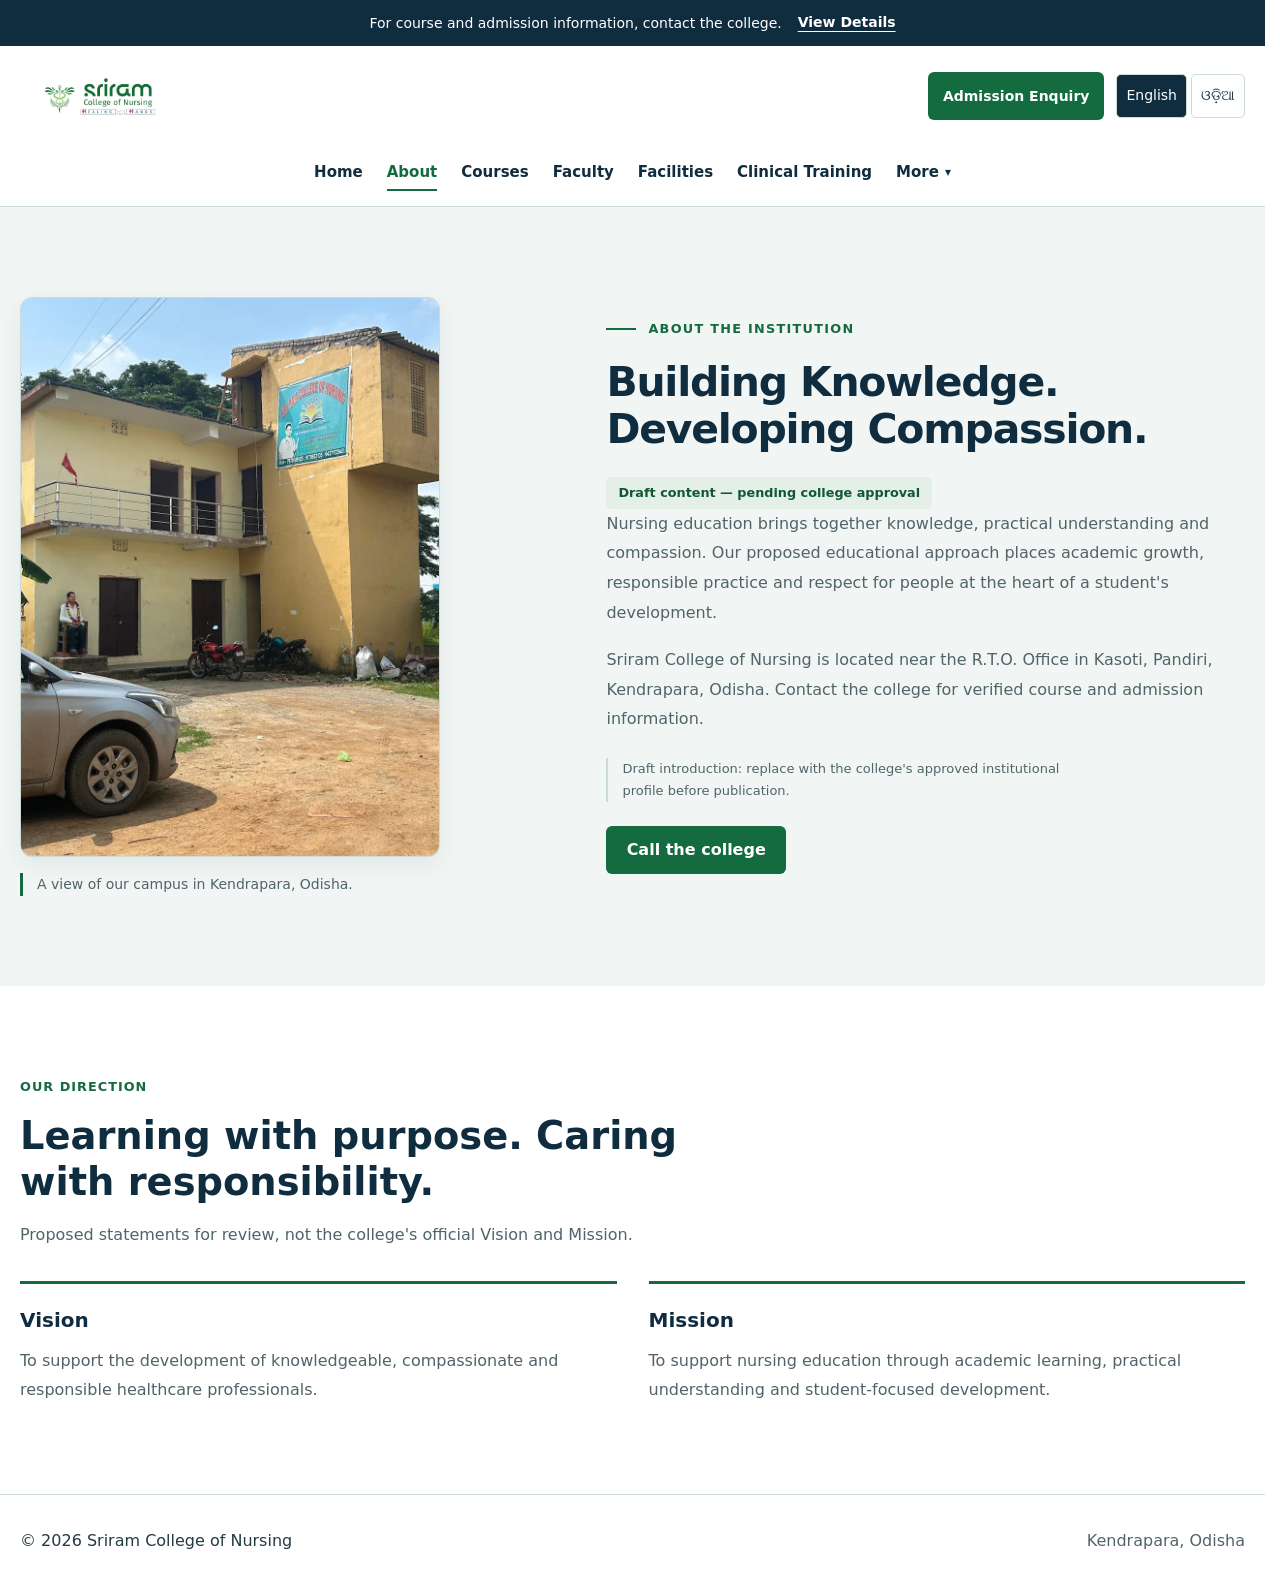
==== commit dbc752f8: "Improve responsive logo, fix frontend bugs, and animate college name" ====
--- a/frontend/about.html
+++ b/frontend/about.html
@@ -27,12 +27,12 @@
 
   <link rel="icon" href="assets/icons/favicon.svg" type="image/svg+xml">
 
-  <link rel="stylesheet" href="css/style.css">
+  <link rel="stylesheet" href="css/style.css?v=20261008-1">
   <link rel="stylesheet" href="css/responsive.css">
   <link rel="stylesheet" href="css/animations.css">
 
   <script defer src="js/api.js"></script>
-  <script defer src="js/main.js"></script>
+  <script defer src="js/main.js?v=20261008-1"></script>
   <script defer src="js/home.js"></script>
 </head>
 
--- a/frontend/css/style.css
+++ b/frontend/css/style.css
@@ -41,7 +41,7 @@
 
 html {
   scroll-behavior: smooth;
-  scroll-padding-top: 180px;
+  scroll-padding-top: calc(var(--sticky-header-height, 164px) + 16px);
   scrollbar-gutter: stable;
 }
 
@@ -331,6 +331,72 @@
    GLOBAL HEADER
    ================================================== */
 
+.college-name-banner {
+  display: grid;
+  grid-template-columns: minmax(0, 1fr) auto auto;
+  align-items: center;
+  column-gap: 8px;
+  padding: 12px 16px 12px 0;
+  background: var(--surface);
+  border-bottom: 1px solid var(--border);
+  color: var(--secondary);
+}
+
+.college-name-window {
+  grid-column: 1;
+  grid-row: 1;
+  overflow: hidden;
+}
+
+.college-name-track {
+  width: max-content;
+  margin: 0;
+  font-size: clamp(1.1rem, 2.4vw, 1.8rem);
+  font-weight: 750;
+  white-space: nowrap;
+  animation: college-name-running 18s linear infinite;
+  animation-delay: -3s;
+}
+
+.college-name-pause {
+  grid-column: 2;
+  grid-row: 1;
+  width: 18px;
+  height: 18px;
+  accent-color: var(--secondary);
+}
+
+.college-name-pause-label {
+  grid-column: 3;
+  grid-row: 1;
+  max-width: 7rem;
+  padding-block: 10px;
+  font-size: 0.75rem;
+  cursor: pointer;
+}
+
+.college-name-pause:checked ~ .college-name-window .college-name-track,
+.college-name-window:hover .college-name-track {
+  animation-play-state: paused;
+}
+
+@keyframes college-name-running {
+  from { transform: translateX(-100%); }
+  to { transform: translateX(100vw); }
+}
+
+@media (prefers-reduced-motion: reduce) {
+  .college-name-banner { display: block; padding: 12px 16px; }
+  .college-name-pause, .college-name-pause-label { display: none; }
+  .college-name-track {
+    width: auto;
+    white-space: normal;
+    text-align: center;
+    animation: none;
+    transform: none;
+  }
+}
+
 .site-header {
   position: sticky;
   top: 0;
@@ -410,8 +476,8 @@
 
 .navbar-logo {
   width: auto;
-  height: 60px;
-  max-width: 160px;
+  height: 76px;
+  max-width: 180px;
   object-fit: contain;
 }
 
@@ -670,8 +736,8 @@
 
 .drawer-logo {
   width: auto;
-  height: 48px;
-  max-width: 150px;
+  height: 64px;
+  max-width: 170px;
   object-fit: contain;
 }
 
@@ -845,8 +911,8 @@
   }
 
   .navbar-logo {
-    height: 46px;
-    max-width: 125px;
+    height: 58px;
+    max-width: 140px;
   }
 
   .navbar-actions {
@@ -883,8 +949,8 @@
 
 @media (max-width: 389px) {
   .navbar-logo {
-    height: 42px;
-    max-width: 110px;
+    height: 52px;
+    max-width: 120px;
   }
 
   .site-header .language-switch button {
@@ -5335,4 +5401,4 @@
     animation: none;
     transform: none;
   }
-}+}
